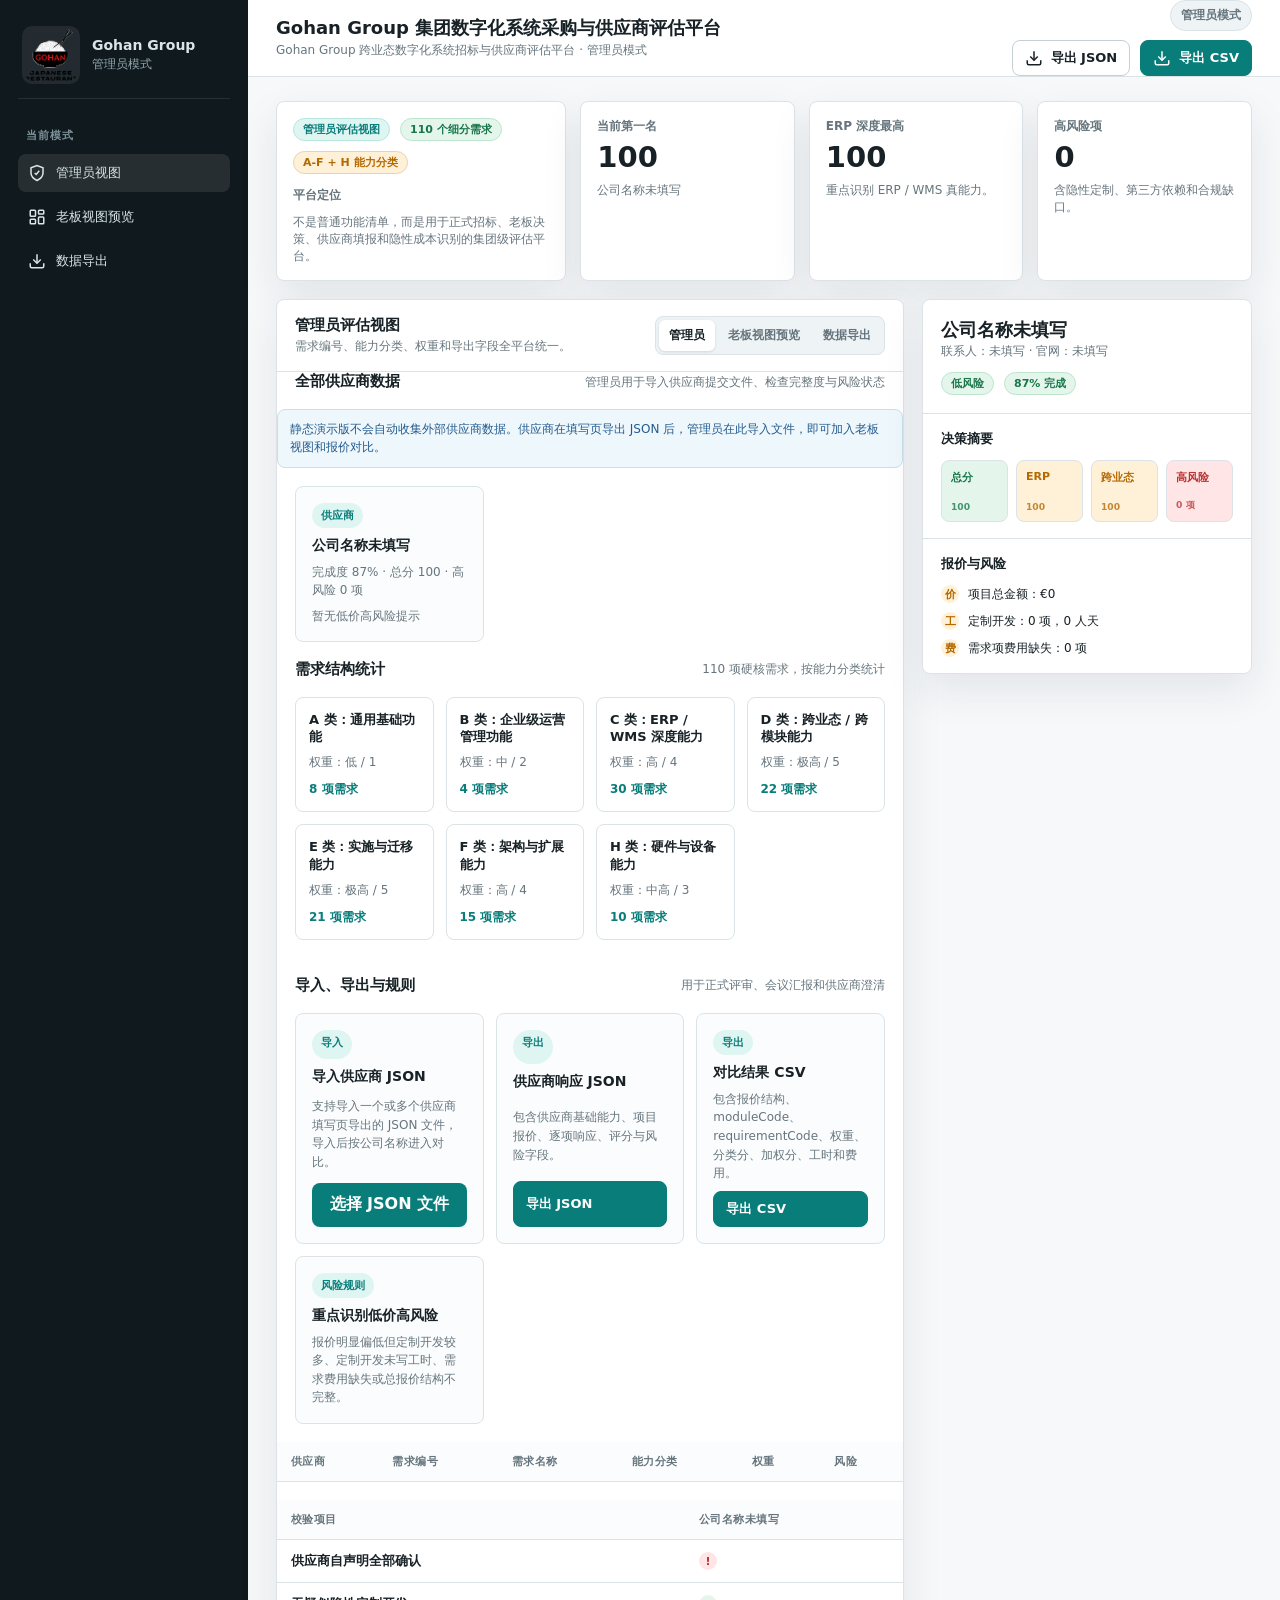
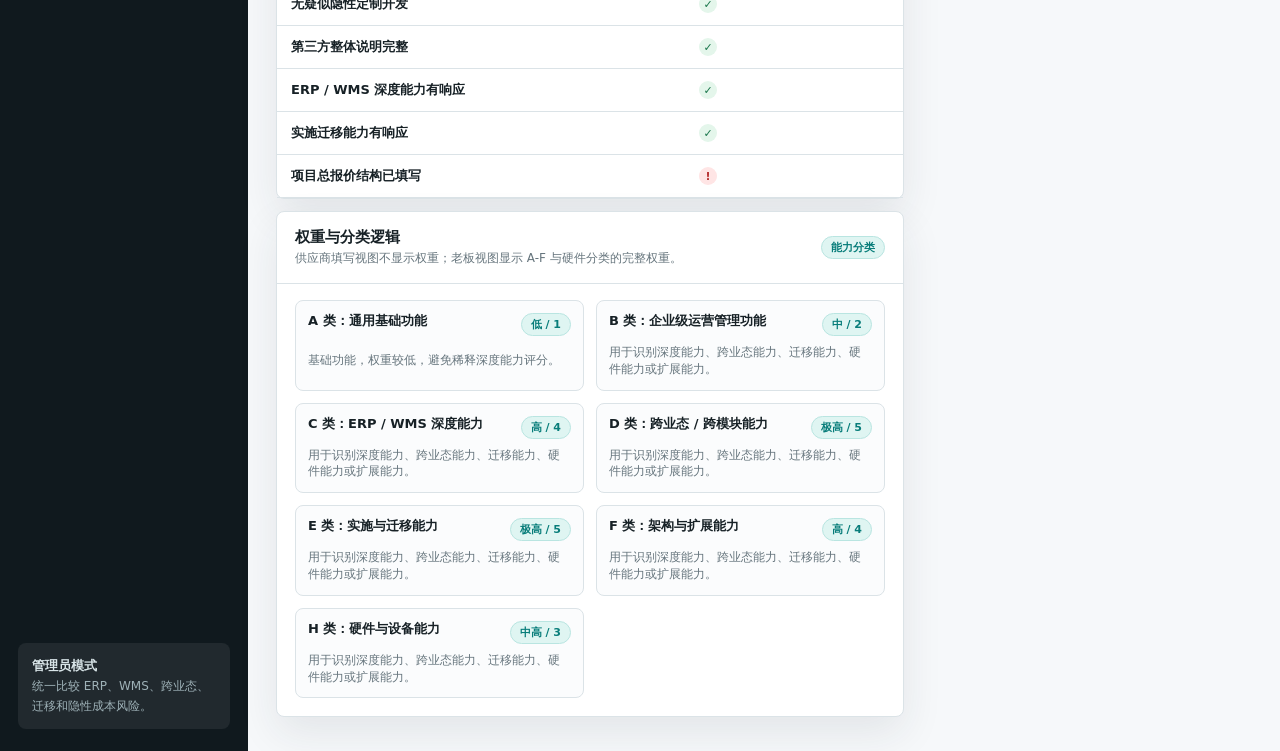
==== admin.html @ 5d7926af "Support company-based supplier imports" ====
<!doctype html>
<html lang="zh-CN">
  <head>
    <meta charset="UTF-8" />
    <meta name="viewport" content="width=device-width, initial-scale=1.0" />
    <title>管理员评估｜Gohan Group 供应商评估平台</title>
    <link rel="stylesheet" href="./styles.css" />
  </head>
  <body>
    <div id="app"></div>
    <script src="./app.js?v=phase4-supplier-import-20260513"></script>
  </body>
</html>
---- styles.css ----
:root {
  --bg: #f6f8fa;
  --surface: #ffffff;
  --surface-2: #eef3f5;
  --ink: #172126;
  --muted: #66757d;
  --line: #dbe3e7;
  --line-strong: #c4d0d6;
  --teal: #087d7a;
  --teal-2: #dff5f2;
  --blue: #245b8f;
  --amber: #b46802;
  --amber-2: #fff1d8;
  --red: #b83232;
  --red-2: #ffe5e5;
  --green: #19764a;
  --green-2: #e4f6eb;
  --shadow: 0 16px 42px rgba(30, 43, 50, 0.09);
  --radius: 8px;
  font-family: Inter, ui-sans-serif, system-ui, -apple-system, BlinkMacSystemFont, "Segoe UI", sans-serif;
  color: var(--ink);
  background: var(--bg);
}

* {
  box-sizing: border-box;
}

body {
  margin: 0;
  min-width: 320px;
}

button,
input,
select,
textarea {
  font: inherit;
}

button {
  cursor: pointer;
}

.app-shell {
  display: grid;
  grid-template-columns: 248px minmax(0, 1fr);
  min-height: 100vh;
}

.sidebar {
  background: #10191e;
  color: #d9e5e8;
  padding: 22px 18px;
  display: flex;
  flex-direction: column;
  gap: 24px;
}

.brand {
  display: flex;
  align-items: center;
  gap: 12px;
  padding: 4px 4px 14px;
  border-bottom: 1px solid rgba(255, 255, 255, 0.1);
}

.brand-mark {
  width: 34px;
  height: 34px;
  border-radius: 8px;
  background: linear-gradient(135deg, #18a59f, #f5b24b);
  display: grid;
  place-items: center;
  color: #081114;
  font-weight: 900;
}

.brand strong {
  display: block;
  font-size: 14px;
  line-height: 1.2;
}

.brand span {
  display: block;
  color: #91a8af;
  font-size: 12px;
  margin-top: 2px;
}

.nav-group {
  display: grid;
  gap: 6px;
}

.nav-title {
  color: #7d939a;
  font-size: 11px;
  font-weight: 800;
  letter-spacing: 0.08em;
  text-transform: uppercase;
  margin: 5px 8px;
}

.nav-item {
  border: 0;
  color: #d9e5e8;
  background: transparent;
  display: flex;
  align-items: center;
  gap: 10px;
  min-height: 38px;
  padding: 9px 10px;
  border-radius: 8px;
  text-align: left;
  font-size: 13px;
}

.nav-item.active,
.nav-item:hover {
  background: rgba(255, 255, 255, 0.09);
}

.icon {
  width: 18px;
  height: 18px;
  flex: 0 0 18px;
}

.sidebar-footer {
  margin-top: auto;
  padding: 14px;
  border-radius: 8px;
  background: rgba(255, 255, 255, 0.07);
}

.sidebar-footer strong {
  display: block;
  font-size: 13px;
}

.sidebar-footer span {
  color: #9fb2b8;
  font-size: 12px;
}

.main {
  min-width: 0;
  display: flex;
  flex-direction: column;
}

.topbar {
  min-height: 72px;
  background: var(--surface);
  border-bottom: 1px solid var(--line);
  display: flex;
  align-items: center;
  justify-content: space-between;
  gap: 18px;
  padding: 0 28px;
  position: sticky;
  top: 0;
  z-index: 5;
}

.topbar-tools {
  display: grid;
  justify-items: end;
  gap: 9px;
}

.role-switcher {
  display: inline-flex;
  gap: 3px;
  padding: 3px;
  border-radius: 8px;
  border: 1px solid var(--line);
  background: var(--surface-2);
}

.role-switcher button {
  border: 0;
  border-radius: 6px;
  background: transparent;
  color: var(--muted);
  min-height: 30px;
  padding: 6px 9px;
  font-size: 12px;
  font-weight: 850;
}

.role-switcher button.active {
  background: var(--surface);
  color: var(--ink);
  box-shadow: 0 1px 3px rgba(17, 24, 28, 0.12);
}

.topbar h1 {
  margin: 0;
  font-size: 18px;
  line-height: 1.2;
}

.topbar p {
  margin: 4px 0 0;
  color: var(--muted);
  font-size: 12px;
}

.actions {
  display: flex;
  align-items: center;
  gap: 10px;
}

.btn {
  border: 1px solid var(--line-strong);
  background: var(--surface);
  color: var(--ink);
  min-height: 36px;
  padding: 8px 12px;
  border-radius: 8px;
  display: inline-flex;
  align-items: center;
  gap: 8px;
  font-size: 13px;
  font-weight: 750;
  white-space: nowrap;
  text-decoration: none;
}

.btn.primary {
  border-color: var(--teal);
  background: var(--teal);
  color: #fff;
}

.file-import {
  display: inline-flex;
  align-items: center;
  justify-content: center;
  min-height: 40px;
  padding: 9px 12px;
  border-radius: 8px;
  background: var(--teal);
  color: #fff;
  font-weight: 900;
  cursor: pointer;
}

.file-import input {
  display: none;
}

.content {
  padding: 24px 28px 34px;
  display: grid;
  gap: 18px;
}

.summary-grid {
  display: grid;
  grid-template-columns: 1.15fr 0.85fr 0.85fr 0.85fr;
  gap: 14px;
}

.panel,
.metric {
  background: var(--surface);
  border: 1px solid var(--line);
  border-radius: var(--radius);
  box-shadow: var(--shadow);
}

.metric {
  padding: 16px;
  min-height: 130px;
}

.metric.wide {
  display: grid;
  gap: 13px;
}

.metric-label {
  font-size: 12px;
  color: var(--muted);
  font-weight: 780;
}

.metric-value {
  margin-top: 8px;
  font-size: 29px;
  font-weight: 850;
  line-height: 1;
}

.metric-foot {
  margin-top: 10px;
  color: var(--muted);
  font-size: 12px;
  line-height: 1.4;
}

.background-block {
  padding: 20px 22px 22px;
  display: grid;
  gap: 13px;
}

.home-surface {
  display: grid;
  gap: 18px;
}

.mode-badge {
  justify-self: end;
  width: fit-content;
  border-radius: 999px;
  background: var(--surface-2);
  color: var(--muted);
  border: 1px solid var(--line);
  padding: 6px 10px;
  font-size: 12px;
  font-weight: 900;
}

.supplier-only-content {
  max-width: 1180px;
  width: 100%;
  margin: 0 auto;
}

.supplier-mode-panel {
  overflow: hidden;
}

.supplier-intro {
  border-bottom: 1px solid var(--line);
  background: #fbfcfd;
}

.hero-card {
  margin: 0 18px;
  padding: 24px;
  border-radius: 12px;
  background: linear-gradient(135deg, #10191e 0%, #182830 58%, #0b645f 100%);
  color: #f7fbfc;
  display: grid;
  grid-template-columns: minmax(0, 1fr) 180px;
  gap: 20px;
  align-items: end;
  box-shadow: var(--shadow);
}

.hero-card span {
  display: inline-flex;
  width: fit-content;
  border-radius: 999px;
  padding: 6px 10px;
  background: rgba(255, 255, 255, 0.12);
  color: #bfeee9;
  font-size: 11px;
  font-weight: 900;
}

.hero-card h2 {
  margin: 12px 0 10px;
  font-size: 28px;
  line-height: 1.16;
  letter-spacing: 0;
}

.hero-card p {
  max-width: 760px;
  margin: 0;
  color: #c9d9dd;
  font-size: 14px;
  line-height: 1.75;
}

.hero-stats {
  border: 1px solid rgba(255, 255, 255, 0.14);
  border-radius: 10px;
  background: rgba(255, 255, 255, 0.08);
  padding: 16px;
  display: grid;
  grid-template-columns: 1fr;
  gap: 4px;
}

.hero-stats strong {
  font-size: 30px;
  line-height: 1;
}

.hero-stats small {
  color: #b9cbd0;
  font-size: 12px;
  margin-bottom: 10px;
}

.section-title {
  padding: 0 18px;
  display: flex;
  align-items: end;
  justify-content: space-between;
  gap: 12px;
}

.section-title h3 {
  margin: 0;
  font-size: 15px;
  line-height: 1.25;
}

.section-title span {
  color: var(--muted);
  font-size: 12px;
  line-height: 1.45;
  text-align: right;
}

.section-title.danger h3 {
  color: var(--red);
}

.role-entry-grid article {
  cursor: pointer;
  transition: transform 0.16s ease, border-color 0.16s ease, box-shadow 0.16s ease;
}

.role-entry-grid article:hover {
  transform: translateY(-2px);
  border-color: #b9d8d5;
  box-shadow: 0 12px 30px rgba(30, 43, 50, 0.08);
}

.guide-grid {
  display: grid;
  grid-template-columns: repeat(3, minmax(0, 1fr));
  gap: 12px;
  padding: 0 18px;
}

.guide-grid article {
  border: 1px solid var(--line);
  border-radius: 8px;
  background: #fbfcfd;
  padding: 16px;
  display: grid;
  gap: 8px;
}

.guide-grid span {
  width: fit-content;
  border-radius: 999px;
  background: var(--teal-2);
  color: var(--teal);
  padding: 5px 9px;
  font-size: 11px;
  font-weight: 900;
}

.guide-grid strong {
  font-size: 14px;
  line-height: 1.35;
}

.guide-grid p,
.module-grid p,
.module-response-head p {
  margin: 0;
  color: var(--muted);
  font-size: 12px;
  line-height: 1.55;
}

.module-grid {
  display: grid;
  grid-template-columns: repeat(4, minmax(0, 1fr));
  gap: 12px;
  padding: 0 18px 18px;
}

.module-grid article {
  border: 1px solid var(--line);
  border-radius: 8px;
  background: var(--surface);
  padding: 13px;
}

.module-grid h4,
.module-response h4 {
  margin: 0 0 7px;
  font-size: 13px;
  line-height: 1.35;
}

.background-block h3,
.panel-subhead h3 {
  margin: 0;
  font-size: 15px;
}

.background-block p,
.panel-subhead p {
  margin: 0;
  color: var(--muted);
  font-size: 13px;
  line-height: 1.7;
}

.focus-grid {
  display: grid;
  grid-template-columns: repeat(3, minmax(0, 1fr));
  gap: 10px;
  margin-top: 4px;
}

.focus-grid span {
  border: 1px solid var(--line);
  border-radius: 8px;
  background: #fbfcfd;
  padding: 12px;
  font-size: 13px;
  font-weight: 800;
}

.form-surface {
  padding: 18px;
  display: grid;
  gap: 18px;
}

.supplier-progress-panel {
  border: 1px solid var(--line);
  border-radius: 10px;
  background: linear-gradient(180deg, #ffffff 0%, #f8fbfb 100%);
  padding: 16px;
  display: grid;
  gap: 14px;
}

.progress-track {
  width: 100%;
  height: 10px;
  overflow: hidden;
  border-radius: 999px;
  background: var(--surface-2);
}

.progress-track span {
  display: block;
  height: 100%;
  border-radius: inherit;
  background: linear-gradient(90deg, var(--teal), #2fa866);
}

.save-status {
  flex: 0 0 auto;
  border-radius: 999px;
  background: var(--green-2);
  color: var(--green);
  border: 1px solid #bde5cc;
  padding: 6px 10px;
  font-size: 12px;
  font-weight: 900;
}

.supplier-progress-grid {
  display: grid;
  grid-template-columns: repeat(4, minmax(0, 1fr));
  gap: 12px;
}

.supplier-progress-grid div {
  border: 1px solid var(--line);
  border-radius: 8px;
  background: #fbfcfd;
  padding: 13px;
}

.supplier-progress-grid strong {
  display: block;
  font-size: 24px;
  line-height: 1;
}

.supplier-progress-grid span {
  display: block;
  color: var(--muted);
  font-size: 12px;
  margin-top: 7px;
}

.submit-check {
  border: 1px solid var(--line);
  border-radius: 10px;
  background: #fbfcfd;
  padding: 14px;
  display: grid;
  gap: 12px;
}

.check-list {
  display: grid;
  grid-template-columns: repeat(3, minmax(0, 1fr));
  gap: 10px;
}

.check-item {
  border: 1px solid var(--line);
  border-radius: 8px;
  background: var(--surface);
  padding: 10px;
  display: flex;
  align-items: center;
  gap: 9px;
}

.check-item strong {
  font-size: 12px;
  line-height: 1.35;
}

.supplier-editor {
  display: grid;
  grid-template-columns: repeat(4, minmax(0, 1fr));
  gap: 12px;
}

.declaration-block {
  border: 1px solid var(--line);
  border-radius: 8px;
  padding: 14px;
  background: #fbfcfd;
  display: grid;
  gap: 12px;
}

.panel-subhead {
  display: flex;
  align-items: flex-start;
  justify-content: space-between;
  gap: 12px;
}

.declaration-list {
  display: grid;
  grid-template-columns: repeat(2, minmax(0, 1fr));
  gap: 10px;
}

.checkbox-row {
  display: flex;
  gap: 9px;
  align-items: flex-start;
  border: 1px solid var(--line);
  border-radius: 8px;
  background: var(--surface);
  padding: 10px;
  color: var(--ink);
  font-size: 12px;
  line-height: 1.45;
}

.checkbox-row input {
  width: 16px;
  height: 16px;
  margin-top: 1px;
  accent-color: var(--teal);
}

.response-table-wrap {
  overflow: auto;
  border: 1px solid var(--line);
  border-radius: 8px;
}

.response-table {
  min-width: 2180px;
}

.response-table th,
.response-table td {
  padding: 10px;
}

.response-table td:first-child {
  min-width: 250px;
}

.response-table td:first-child strong {
  display: block;
  font-size: 12px;
  line-height: 1.35;
}

.response-table td:first-child span {
  display: inline-block;
  margin-top: 5px;
  color: var(--muted);
  font-size: 11px;
}

.response-table select,
.response-table input {
  width: 100%;
  min-width: 112px;
  border: 1px solid var(--line-strong);
  border-radius: 7px;
  background: var(--surface);
  color: var(--ink);
  min-height: 32px;
  padding: 6px 8px;
  font-size: 12px;
}

.response-table input::placeholder,
.field input::placeholder,
.field textarea::placeholder {
  color: #9aa8ae;
}

.invalid-row td {
  background: #fff8f8;
}

.row-errors {
  margin-top: 8px;
  color: var(--red);
  font-size: 11px;
  line-height: 1.4;
  font-weight: 800;
}

.module-response-list {
  display: grid;
  gap: 16px;
}

.module-response {
  border: 1px solid var(--line);
  border-radius: 8px;
  overflow: hidden;
  background: var(--surface);
}

.module-response-head {
  display: flex;
  align-items: flex-start;
  justify-content: space-between;
  gap: 14px;
  padding: 14px;
  background: #fbfcfd;
  border-bottom: 1px solid var(--line);
  width: 100%;
  color: inherit;
  text-align: left;
  cursor: pointer;
  list-style: none;
}

.module-response-head::-webkit-details-marker {
  display: none;
}

.module-progress {
  width: min(280px, 100%);
  height: 7px;
  margin-top: 10px;
  border-radius: 999px;
  background: var(--surface-2);
  overflow: hidden;
}

.module-progress span {
  display: block;
  height: 100%;
  border-radius: inherit;
  background: var(--teal);
}

.mini-score {
  display: grid;
  gap: 5px;
  min-width: 92px;
}

.mini-score > span {
  font-size: 12px;
  font-weight: 900;
}

.warning-text {
  color: var(--red);
  font-size: 12px;
  line-height: 1.45;
  font-weight: 850;
}

.chart-row {
  display: grid;
  grid-template-columns: 72px minmax(0, 1fr);
  gap: 10px;
  align-items: center;
  margin-top: 9px;
}

.chart-row b {
  font-size: 12px;
  color: var(--muted);
}

.chart-row > span {
  font-size: 12px;
  font-weight: 850;
}

.muted-text {
  color: var(--muted);
  font-size: 12px;
}

.risk-alert {
  border: 1px solid #f0b8b8;
  border-radius: 8px;
  background: var(--red-2);
  color: var(--red);
  padding: 12px;
  font-size: 13px;
  line-height: 1.5;
  font-weight: 850;
}

.decision-grid,
.heatmap-grid,
.weight-grid {
  display: grid;
  grid-template-columns: repeat(3, minmax(0, 1fr));
  gap: 12px;
  padding: 0 18px;
}

.decision-card,
.heatmap-grid article,
.weight-grid article {
  border: 1px solid var(--line);
  border-radius: 10px;
  background: var(--surface);
  padding: 14px;
  display: grid;
  gap: 10px;
}

.decision-card {
  border-top-width: 4px;
}

.decision-card.green {
  border-top-color: var(--green);
}

.decision-card.amber {
  border-top-color: var(--amber);
}

.decision-card.red {
  border-top-color: var(--red);
}

.decision-card span,
.weight-grid span {
  color: var(--muted);
  font-size: 12px;
  font-weight: 850;
}

.decision-card strong {
  display: block;
  margin-top: 4px;
  font-size: 20px;
}

.decision-card p,
.weight-grid p {
  margin: 0;
  color: var(--muted);
  font-size: 12px;
}

.decision-score {
  font-size: 34px;
  font-weight: 900;
  line-height: 1;
}

.decision-lines {
  display: flex;
  flex-wrap: wrap;
  gap: 6px;
}

.decision-lines span {
  border-radius: 999px;
  background: var(--surface-2);
  padding: 5px 8px;
  color: var(--ink);
}

.heatmap-grid article {
  align-content: start;
}

.heatmap-grid article > strong {
  font-size: 14px;
}

.heatmap-cell {
  min-height: 46px;
  border-radius: 8px;
  padding: 8px 10px;
  display: flex;
  align-items: center;
  justify-content: space-between;
  gap: 10px;
  font-size: 12px;
  font-weight: 850;
}

.heatmap-cell.low {
  background: var(--green-2);
  color: var(--green);
}

.heatmap-cell.medium {
  background: var(--amber-2);
  color: var(--amber);
}

.heatmap-cell.high {
  background: var(--red-2);
  color: var(--red);
}

.heatmap-cell b {
  font-size: 18px;
}

.weight-grid {
  grid-template-columns: repeat(2, minmax(0, 1fr));
}

.weight-grid article > div:first-child {
  display: flex;
  justify-content: space-between;
  gap: 10px;
}

.weight-grid strong {
  font-size: 13px;
}

.weight-bar {
  height: 8px;
  border-radius: 999px;
  background: var(--surface-2);
  overflow: hidden;
}

.weight-bar span {
  display: block;
  height: 100%;
  border-radius: inherit;
  background: var(--teal);
}

.status-row {
  display: flex;
  align-items: center;
  gap: 10px;
  flex-wrap: wrap;
}

.pill {
  display: inline-flex;
  align-items: center;
  gap: 6px;
  border-radius: 999px;
  padding: 5px 9px;
  font-size: 11px;
  font-weight: 850;
  line-height: 1;
  border: 1px solid transparent;
  white-space: nowrap;
}

.pill.green {
  background: var(--green-2);
  color: var(--green);
  border-color: #bde5cc;
}

.pill.amber {
  background: var(--amber-2);
  color: var(--amber);
  border-color: #f1d19c;
}

.pill.red {
  background: var(--red-2);
  color: var(--red);
  border-color: #f2bbbb;
}

.pill.teal {
  background: var(--teal-2);
  color: var(--teal);
  border-color: #b9e5e1;
}

.work-area {
  display: grid;
  grid-template-columns: minmax(0, 1.65fr) minmax(330px, 0.8fr);
  gap: 18px;
  align-items: start;
}

.panel-header {
  padding: 16px 18px;
  border-bottom: 1px solid var(--line);
  display: flex;
  align-items: center;
  justify-content: space-between;
  gap: 12px;
}

.panel-header h2 {
  margin: 0;
  font-size: 15px;
  line-height: 1.2;
}

.panel-header p {
  margin: 4px 0 0;
  color: var(--muted);
  font-size: 12px;
}

.tabs,
.segmented {
  display: inline-flex;
  align-items: center;
  gap: 3px;
  padding: 3px;
  background: var(--surface-2);
  border: 1px solid var(--line);
  border-radius: 8px;
}

.tab,
.segmented button {
  border: 0;
  border-radius: 6px;
  padding: 7px 10px;
  background: transparent;
  color: var(--muted);
  font-size: 12px;
  font-weight: 800;
}

.tab.active,
.segmented button.active {
  background: var(--surface);
  color: var(--ink);
  box-shadow: 0 1px 3px rgba(17, 24, 28, 0.12);
}

.matrix-wrap {
  overflow: auto;
}

table {
  width: 100%;
  border-collapse: collapse;
}

th,
td {
  border-bottom: 1px solid var(--line);
  padding: 12px 14px;
  text-align: left;
  vertical-align: middle;
}

th {
  color: var(--muted);
  font-size: 11px;
  letter-spacing: 0.04em;
  text-transform: uppercase;
  background: #fbfcfd;
  position: sticky;
  top: 0;
  z-index: 1;
}

td {
  font-size: 13px;
}

.supplier-btn {
  border: 0;
  background: transparent;
  color: var(--ink);
  padding: 0;
  display: grid;
  gap: 3px;
  text-align: left;
  min-width: 180px;
}

.supplier-btn strong {
  font-size: 13px;
}

.supplier-btn span {
  color: var(--muted);
  font-size: 12px;
}

tr.selected td {
  background: #f2fbfa;
}

.score {
  font-weight: 900;
  font-size: 18px;
}

.score.good {
  color: var(--green);
}

.score.mid {
  color: var(--amber);
}

.score.bad {
  color: var(--red);
}

.bar {
  min-width: 110px;
  height: 8px;
  background: var(--surface-2);
  border-radius: 999px;
  overflow: hidden;
}

.bar span {
  display: block;
  height: 100%;
  border-radius: inherit;
  background: var(--teal);
}

.bar.amber span {
  background: var(--amber);
}

.bar.red span {
  background: var(--red);
}

.stack {
  display: grid;
  gap: 12px;
}

.criteria-grid {
  display: grid;
  grid-template-columns: repeat(2, minmax(0, 1fr));
  gap: 12px;
  padding: 16px 18px 18px;
}

.criterion {
  border: 1px solid var(--line);
  border-radius: 8px;
  padding: 12px;
  display: grid;
  gap: 8px;
  background: #fbfcfd;
}

.criterion-top {
  display: flex;
  align-items: start;
  justify-content: space-between;
  gap: 10px;
}

.criterion strong {
  font-size: 13px;
  line-height: 1.3;
}

.criterion small {
  color: var(--muted);
  font-size: 12px;
  line-height: 1.4;
}

.detail-panel {
  position: sticky;
  top: 90px;
}

.supplier-head {
  padding: 18px;
  border-bottom: 1px solid var(--line);
  display: grid;
  gap: 12px;
}

.supplier-head h2 {
  margin: 0;
  font-size: 18px;
}

.supplier-meta {
  color: var(--muted);
  font-size: 12px;
  line-height: 1.5;
}

.detail-section {
  padding: 16px 18px;
  border-bottom: 1px solid var(--line);
}

.detail-section:last-child {
  border-bottom: 0;
}

.detail-section h3 {
  margin: 0 0 12px;
  font-size: 13px;
}

.disclosure-list {
  display: grid;
  gap: 9px;
}

.disclosure-item {
  display: grid;
  grid-template-columns: 18px minmax(0, 1fr) auto;
  gap: 9px;
  align-items: center;
  font-size: 12px;
}

.check,
.warn,
.miss {
  width: 18px;
  height: 18px;
  border-radius: 50%;
  display: grid;
  place-items: center;
  font-size: 11px;
  font-weight: 900;
}

.check {
  background: var(--green-2);
  color: var(--green);
}

.warn {
  background: var(--amber-2);
  color: var(--amber);
}

.miss {
  background: var(--red-2);
  color: var(--red);
}

.feature-list {
  display: grid;
  gap: 10px;
}

.feature-row {
  border: 1px solid var(--line);
  border-radius: 8px;
  padding: 10px;
  display: grid;
  gap: 8px;
  background: #fbfcfd;
}

.feature-top {
  display: flex;
  align-items: center;
  justify-content: space-between;
  gap: 10px;
}

.feature-top strong {
  font-size: 12px;
}

.feature-meta {
  display: grid;
  grid-template-columns: repeat(3, minmax(0, 1fr));
  gap: 8px;
  color: var(--muted);
  font-size: 11px;
  line-height: 1.3;
}

.risk-grid {
  display: grid;
  grid-template-columns: repeat(4, 1fr);
  gap: 8px;
}

.risk-cell {
  min-height: 62px;
  border-radius: 8px;
  padding: 9px;
  display: grid;
  align-content: space-between;
  border: 1px solid var(--line);
  font-size: 11px;
  font-weight: 800;
}

.risk-cell small {
  display: block;
  color: inherit;
  opacity: 0.78;
  font-weight: 700;
}

.risk-cell.low {
  background: var(--green-2);
  color: var(--green);
}

.risk-cell.medium {
  background: var(--amber-2);
  color: var(--amber);
}

.risk-cell.high {
  background: var(--red-2);
  color: var(--red);
}

.form-grid {
  display: grid;
  grid-template-columns: 1fr 1fr;
  gap: 12px;
}

.field {
  display: grid;
  gap: 6px;
}

.field label {
  font-size: 11px;
  color: var(--muted);
  font-weight: 850;
}

.field input,
.field select,
.field textarea {
  width: 100%;
  border: 1px solid var(--line-strong);
  border-radius: 8px;
  min-height: 36px;
  padding: 8px 10px;
  background: #fff;
  color: var(--ink);
  font-size: 13px;
}

.field input[readonly] {
  background: #f3f7f8;
  color: var(--ink);
  font-weight: 900;
}

.field textarea {
  min-height: 78px;
  resize: vertical;
}

.field-help {
  color: var(--muted);
  font-size: 11px;
  line-height: 1.35;
}

.quote-total-pill strong {
  color: inherit;
  font-size: inherit;
}

.export-status:empty {
  display: none;
}

.export-status a {
  color: var(--teal);
  font-weight: 900;
}

.span-2 {
  grid-column: span 2;
}

.notice {
  margin: 0;
  padding: 11px 12px;
  border-radius: 8px;
  background: #eef7fb;
  color: #245b8f;
  border: 1px solid #c9e0ec;
  font-size: 12px;
  line-height: 1.45;
}

.requirement-total-box {
  display: grid;
  grid-template-columns: repeat(2, minmax(0, 1fr));
  gap: 10px;
}

.requirement-total-box > div {
  border: 1px solid var(--line);
  border-radius: 8px;
  padding: 12px;
  background: #f7fbfb;
  display: grid;
  gap: 4px;
}

.requirement-total-box span,
.module-total-list span {
  color: var(--muted);
  font-size: 11px;
  font-weight: 850;
}

.requirement-total-box strong {
  font-size: 18px;
}

.module-total-list {
  border: 1px solid var(--line);
  border-radius: 8px;
  background: var(--surface-2);
  padding: 8px;
  display: grid;
  gap: 6px;
}

.module-total-list > div {
  display: grid;
  grid-template-columns: 52px 1fr 1fr;
  gap: 8px;
  align-items: center;
  padding: 7px 8px;
  border-radius: 6px;
  background: #fff;
}

.module-total-list b,
.module-total-list strong {
  font-size: 12px;
  color: var(--ink);
}

.module-stats b {
  font: inherit;
}

.hidden {
  display: none !important;
}

@media (max-width: 1180px) {
  .summary-grid,
  .work-area {
    grid-template-columns: 1fr;
  }

  .detail-panel {
    position: static;
  }
}

@media (max-width: 780px) {
  .app-shell {
    grid-template-columns: 1fr;
  }

  .sidebar {
    position: static;
    padding: 14px;
  }

  .nav-group {
    grid-template-columns: repeat(2, minmax(0, 1fr));
  }

  .sidebar-footer,
  .nav-title {
    display: none;
  }

  .topbar {
    height: auto;
    min-height: 72px;
    padding: 16px;
    align-items: flex-start;
    flex-direction: column;
  }

  .topbar-tools {
    width: 100%;
    justify-items: stretch;
  }

  .role-switcher,
  .role-switcher button {
    width: 100%;
  }

  .mode-badge {
    justify-self: start;
  }

  .role-switcher {
    overflow-x: auto;
  }

  .actions {
    width: 100%;
    overflow-x: auto;
  }

  .content {
    padding: 16px;
  }

  .summary-grid,
  .criteria-grid,
  .form-grid,
  .feature-meta,
  .risk-grid,
  .focus-grid,
  .supplier-editor,
  .declaration-list,
  .guide-grid,
  .module-grid,
  .decision-grid,
  .heatmap-grid,
  .weight-grid,
  .check-list,
  .supplier-progress-grid,
  .hero-card {
    grid-template-columns: 1fr;
  }

  .hero-card {
    margin: 0;
    padding: 18px;
  }

  .hero-card h2 {
    font-size: 22px;
  }

  .hero-stats {
    grid-template-columns: repeat(2, minmax(0, 1fr));
    align-items: end;
  }

  .section-title {
    padding: 0;
    align-items: flex-start;
    flex-direction: column;
  }

  .section-title span {
    text-align: left;
  }

  .guide-grid,
  .module-grid,
  .decision-grid,
  .heatmap-grid,
  .weight-grid {
    padding-left: 0;
    padding-right: 0;
  }

  .panel-subhead {
    flex-direction: column;
  }

  .span-2 {
    grid-column: span 1;
  }
}

/* GOHAN GROUP interface upgrades */
.brand-logo {
  width: 58px;
  min-width: 58px;
  height: 58px;
  border-radius: 10px;
  background: rgba(255, 255, 255, 0.08);
  display: grid;
  place-items: center;
  overflow: hidden;
}

.brand-logo img {
  max-height: 52px;
  max-width: 100%;
  width: auto;
  object-fit: contain;
  border-radius: 8px;
}

.brand-logo img.missing {
  display: none;
}

.brand-logo img:not(.missing) + .brand-mark {
  display: none;
}

.brand-logo .brand-mark {
  width: 42px;
  height: 42px;
}

.module-grid article span {
  display: inline-block;
  margin-top: 10px;
  color: var(--teal);
  font-size: 12px;
  font-weight: 900;
}

.module-stats {
  display: flex;
  flex-wrap: wrap;
  justify-content: flex-end;
  gap: 7px;
  min-width: 170px;
}

.module-stats span,
.module-toggle-btn {
  border-radius: 999px;
  background: var(--surface-2);
  color: var(--ink);
  padding: 5px 8px;
  font-size: 11px;
  line-height: 1;
}

.module-toggle-btn {
  border: 0;
  background: var(--teal-2);
  color: var(--teal);
  min-height: 34px;
  padding: 7px 13px;
  font-weight: 900;
  cursor: pointer;
  display: inline-grid;
  place-items: center;
}

.module-response-head:hover .module-toggle-btn,
.module-toggle-btn:hover {
  background: var(--teal);
  color: #fff;
}

.module-response .toggle-open {
  display: none;
}

.module-response[open] .toggle-open {
  display: inline;
}

.module-response[open] .toggle-closed {
  display: none;
}

.filter-bar {
  display: grid;
  grid-template-columns: minmax(180px, 1fr) auto;
  gap: 12px;
  align-items: end;
}

.filter-buttons {
  display: flex;
  flex-wrap: wrap;
  gap: 7px;
}

.filter-buttons button {
  border: 1px solid var(--line-strong);
  background: var(--surface);
  color: var(--ink);
  border-radius: 999px;
  min-height: 40px;
  padding: 8px 12px;
  font-size: 12px;
  font-weight: 850;
}

.filter-buttons button.active {
  border-color: var(--teal);
  background: var(--teal-2);
  color: var(--teal);
}

.empty-state {
  padding: 18px;
  color: var(--muted);
  font-size: 13px;
}

.response-card-list {
  display: grid;
  gap: 12px;
  padding: 12px;
}

.requirement-card {
  border: 1px solid var(--line);
  border-radius: 8px;
  background: var(--surface);
  padding: 12px;
  display: grid;
  gap: 10px;
}

.requirement-card-head {
  display: flex;
  justify-content: space-between;
  gap: 10px;
}

.requirement-card-head strong {
  display: block;
  font-size: 14px;
  line-height: 1.35;
}

.requirement-card-head small {
  display: block;
  margin-top: 4px;
  color: var(--muted);
  font-size: 12px;
  font-weight: 850;
}

.compact-fields {
  display: grid;
  gap: 12px;
}

.field-row {
  display: grid;
  gap: 10px;
}

.primary-fields {
  grid-template-columns: repeat(3, minmax(0, 1fr));
}

.cost-fields {
  grid-template-columns: repeat(2, minmax(0, 1fr));
}

.risk-field {
  grid-template-columns: 1fr;
}

.compact-fields label {
  display: grid;
  gap: 6px;
}

.compact-fields label > span {
  color: var(--muted);
  font-size: 12px;
  font-weight: 850;
}

.compact-fields input,
.compact-fields select,
.compact-fields textarea {
  width: 100%;
  min-height: 44px;
  border: 1px solid var(--line-strong);
  border-radius: 8px;
  padding: 9px 10px;
  font-size: 15px;
  background: var(--surface);
  color: var(--ink);
}

.compact-fields textarea {
  min-height: 76px;
  resize: vertical;
}

@media (max-width: 1180px) {
  .topbar {
    align-items: flex-start;
    flex-direction: column;
    padding-top: 14px;
    padding-bottom: 14px;
  }

  .topbar-tools {
    width: 100%;
    justify-items: stretch;
  }
}

@media (max-width: 780px) {
  .nav-modules,
  .sidebar-footer,
  .nav-title {
    display: none;
  }

  .topbar {
    box-shadow: 0 10px 26px rgba(30, 43, 50, 0.1);
  }

  .topbar h1 {
    font-size: 17px;
  }

  .btn,
  .role-switcher button,
  .nav-item,
  .tab {
    min-height: 44px;
  }

  .filter-bar {
    grid-template-columns: 1fr;
  }

  .primary-fields,
  .cost-fields {
    grid-template-columns: 1fr;
  }

  .module-response-head {
    align-items: stretch;
    flex-direction: column;
  }

  .module-stats {
    justify-content: flex-start;
    min-width: 0;
  }

  .requirement-total-box {
    grid-template-columns: 1fr;
  }

  .module-total-list > div {
    grid-template-columns: 44px 1fr;
  }

  .module-total-list > div strong {
    grid-column: 2;
  }

  .detail-panel {
    order: -1;
  }
}
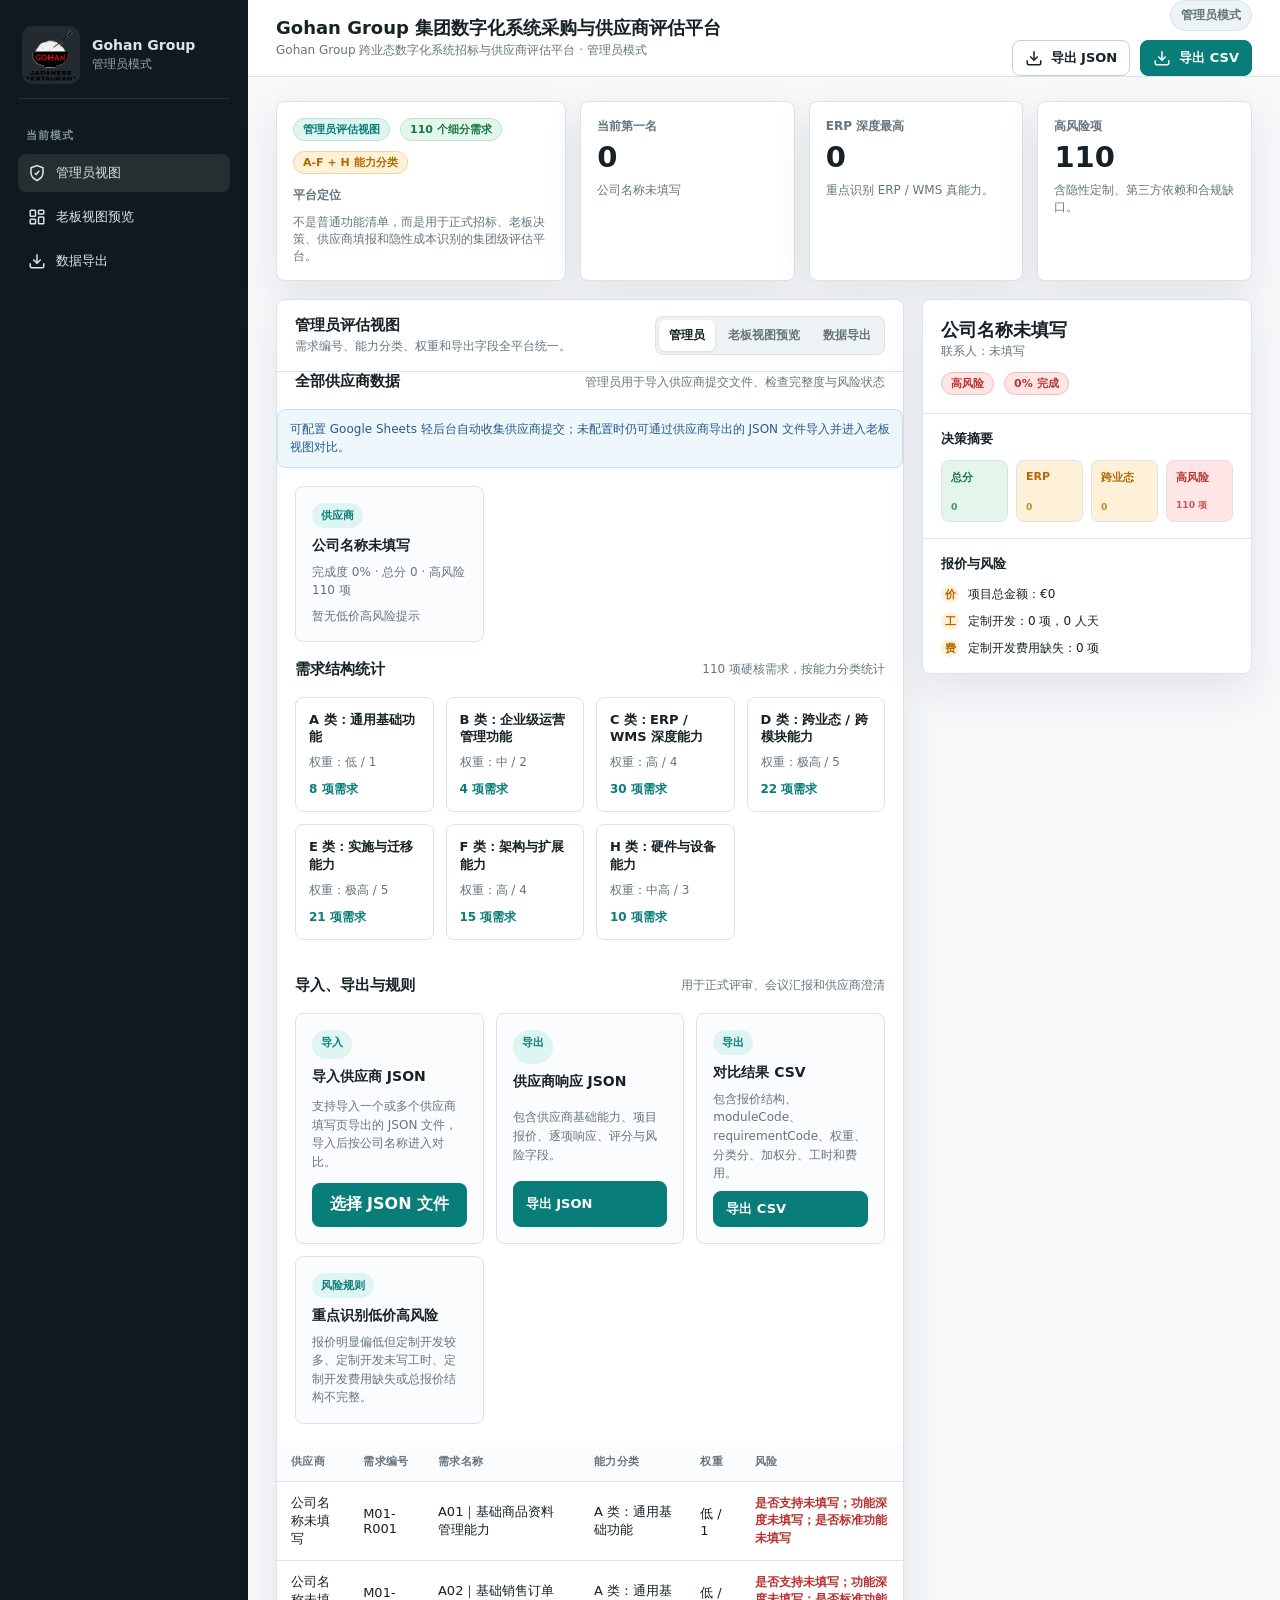
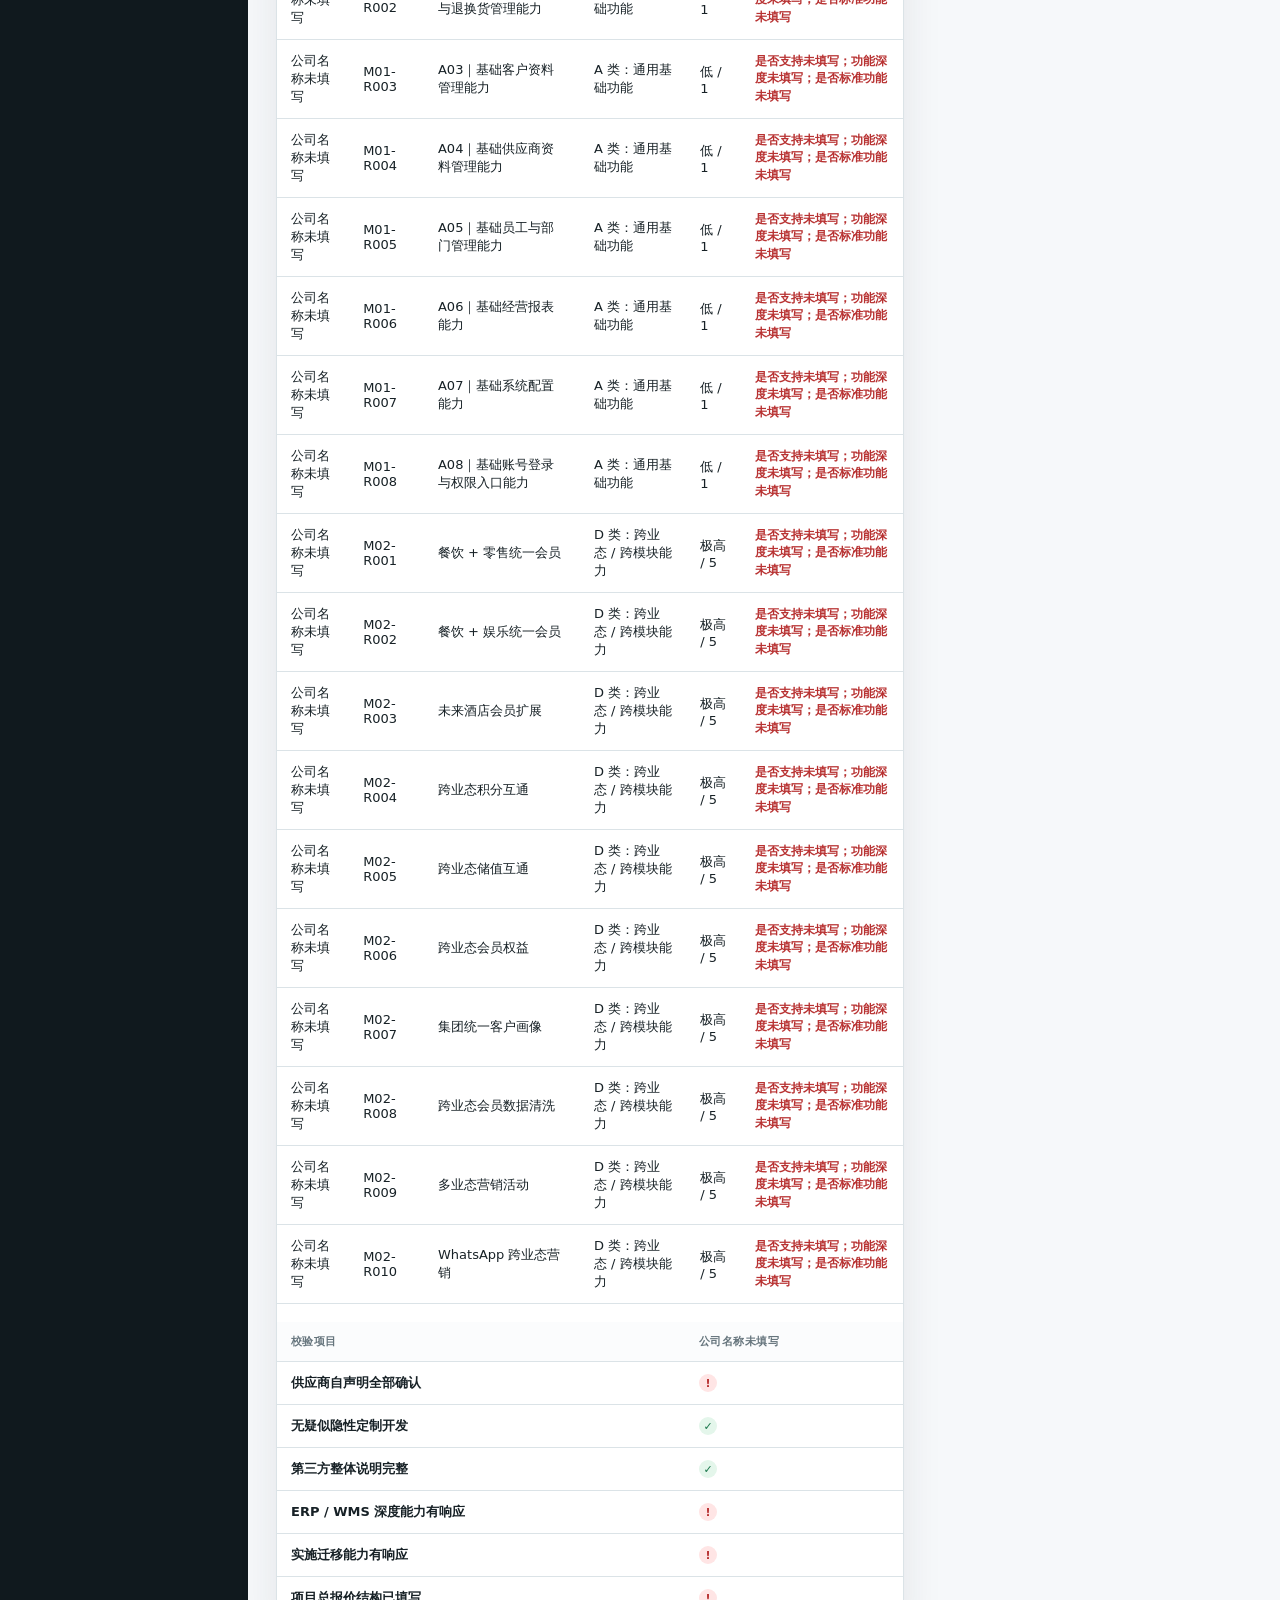
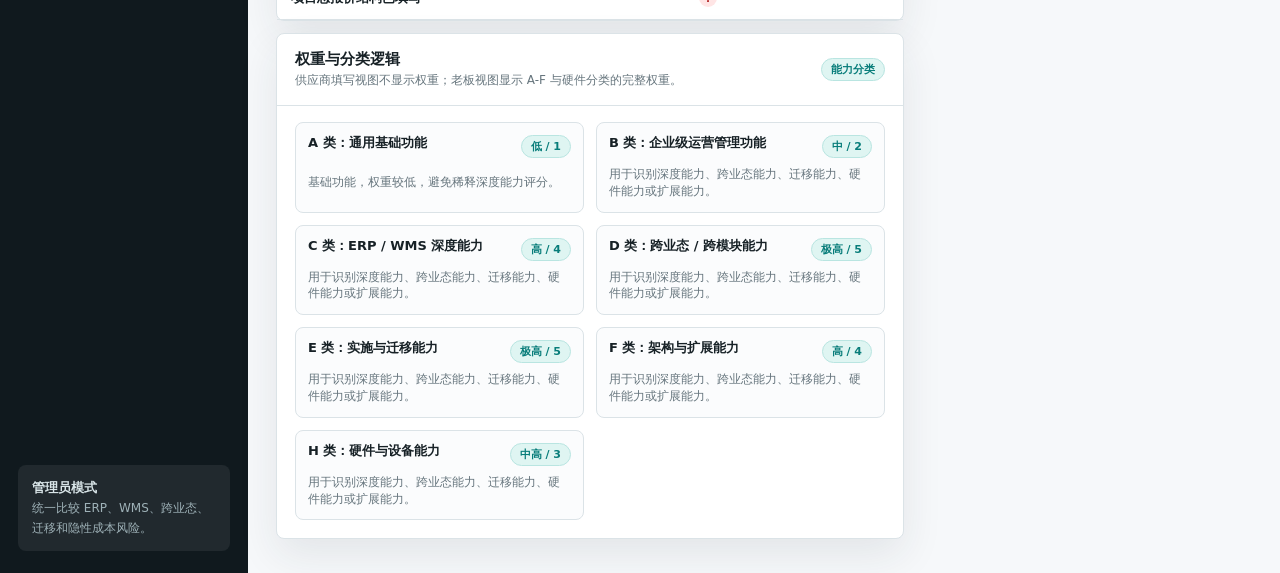
==== commit 362e59db: "Add Google Sheets backend and supplier form refinements" ====
--- a/admin.html
+++ b/admin.html
@@ -8,6 +8,6 @@
   </head>
   <body>
     <div id="app"></div>
-    <script src="./app.js?v=phase4-supplier-import-20260513"></script>
+    <script src="./app.js?v=phase4a-sheets-form-20260514"></script>
   </body>
 </html>
--- a/styles.css
+++ b/styles.css
@@ -1491,6 +1491,33 @@
   color: var(--ink);
 }
 
+.depth-guide-grid {
+  display: grid;
+  grid-template-columns: repeat(4, minmax(0, 1fr));
+  gap: 10px;
+}
+
+.depth-guide-grid article {
+  border: 1px solid var(--line);
+  border-radius: 8px;
+  background: var(--surface);
+  padding: 12px;
+  display: grid;
+  gap: 7px;
+}
+
+.depth-guide-grid strong {
+  font-size: 13px;
+  line-height: 1.35;
+}
+
+.depth-guide-grid p {
+  margin: 0;
+  color: var(--muted);
+  font-size: 12px;
+  line-height: 1.55;
+}
+
 .module-stats b {
   font: inherit;
 }
@@ -1577,6 +1604,7 @@
   .decision-grid,
   .heatmap-grid,
   .weight-grid,
+  .depth-guide-grid,
   .check-list,
   .supplier-progress-grid,
   .hero-card {
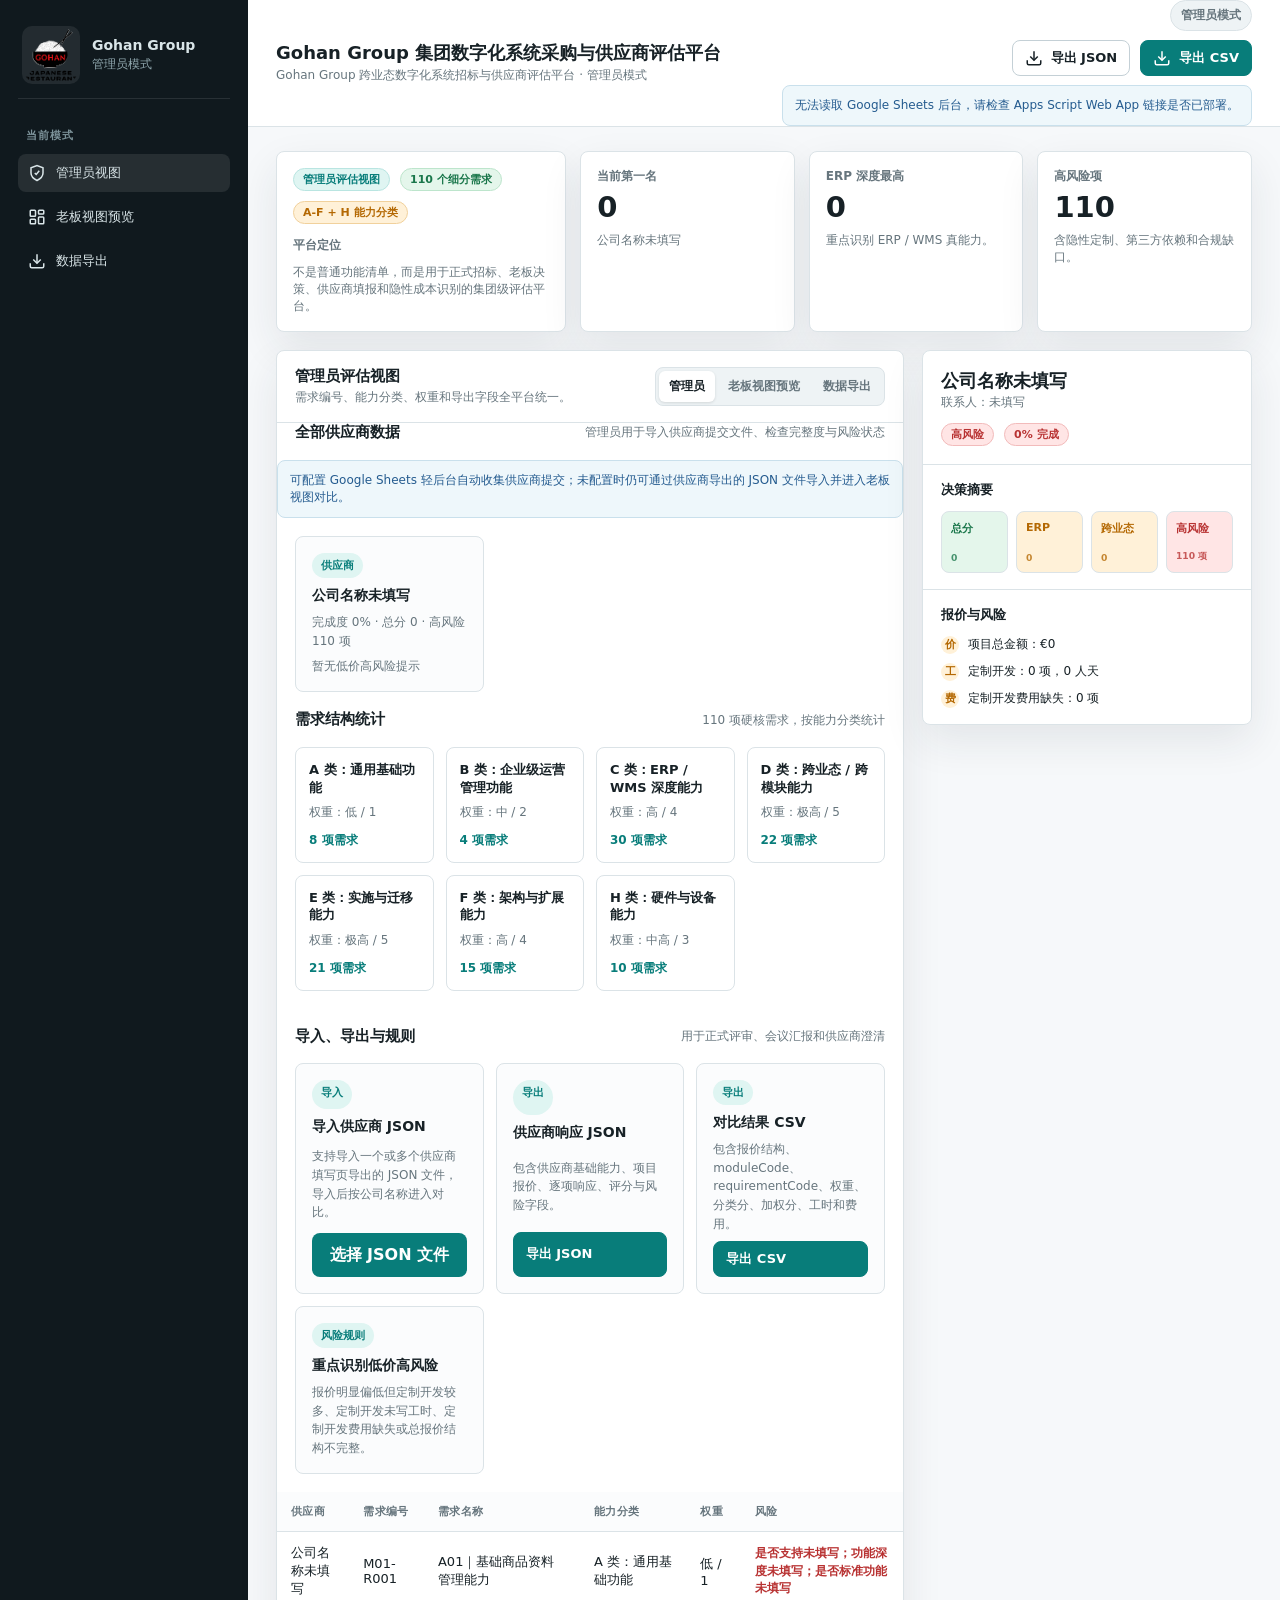
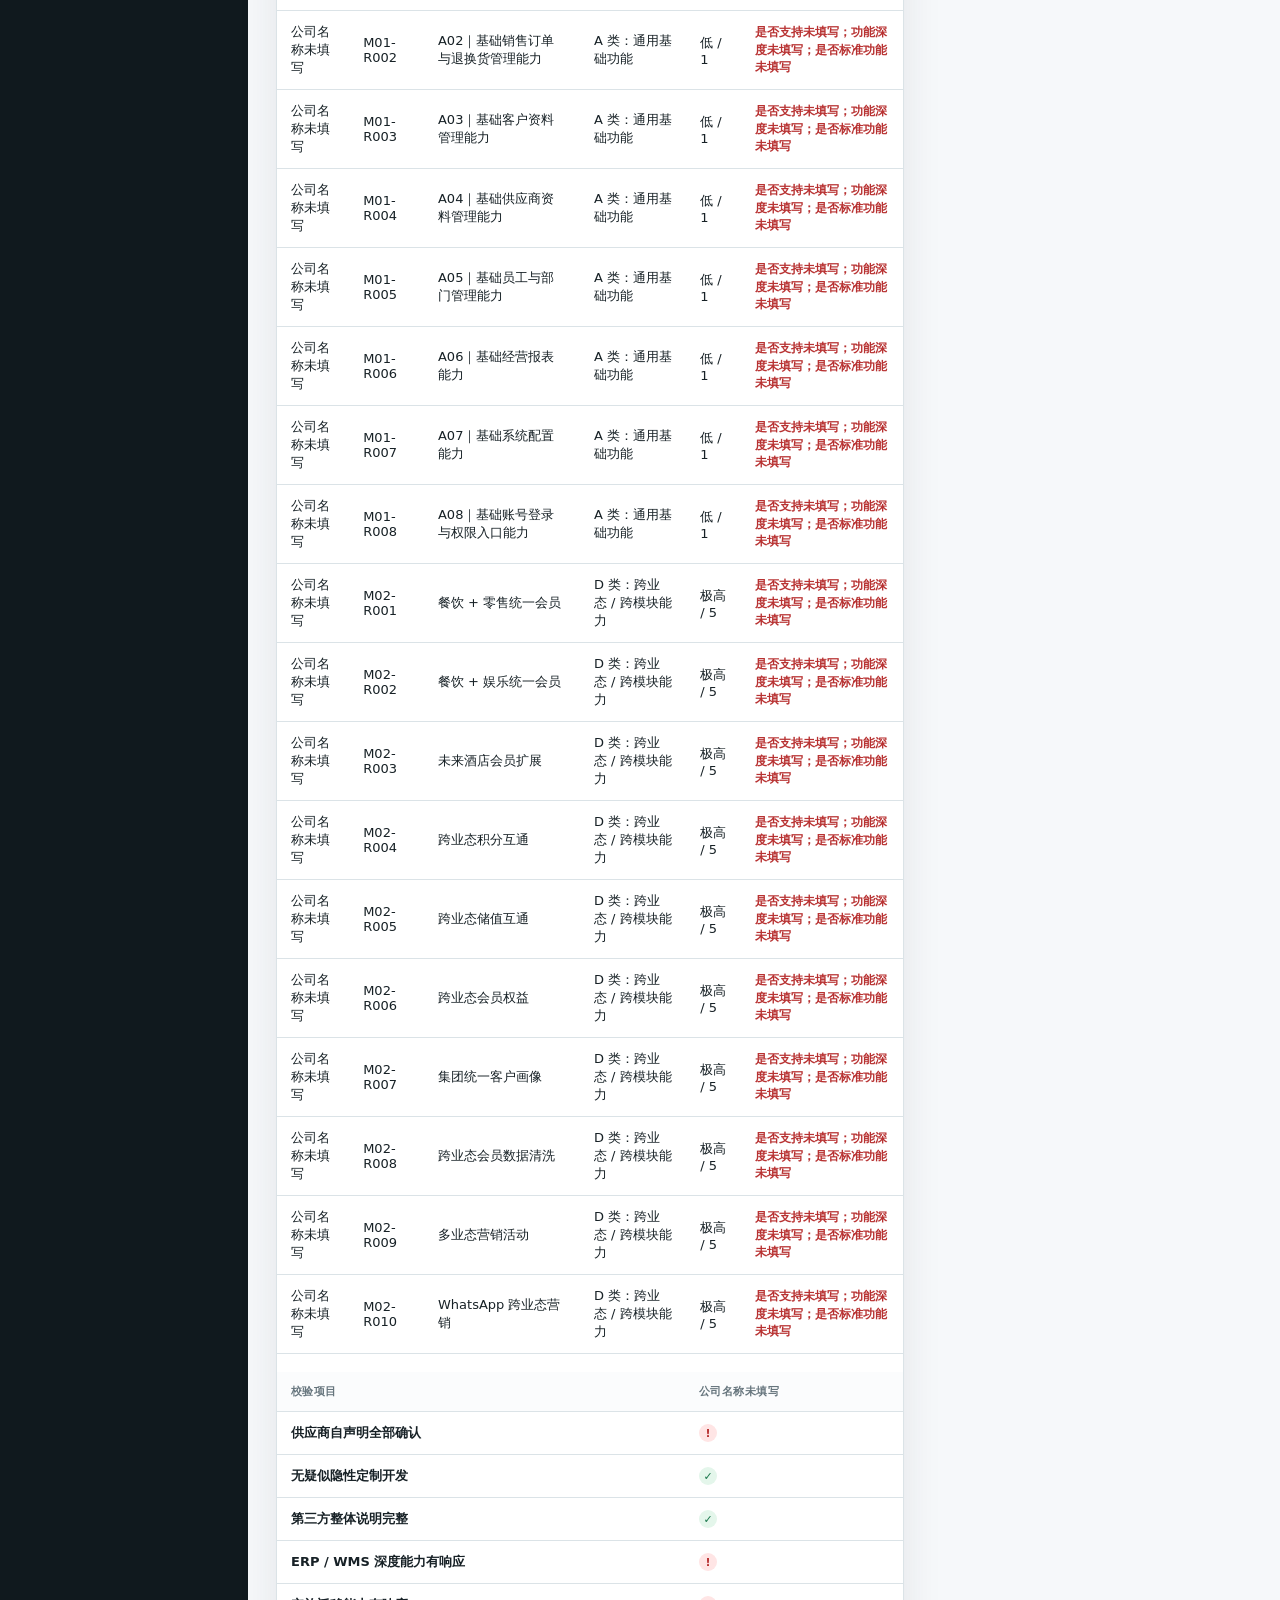
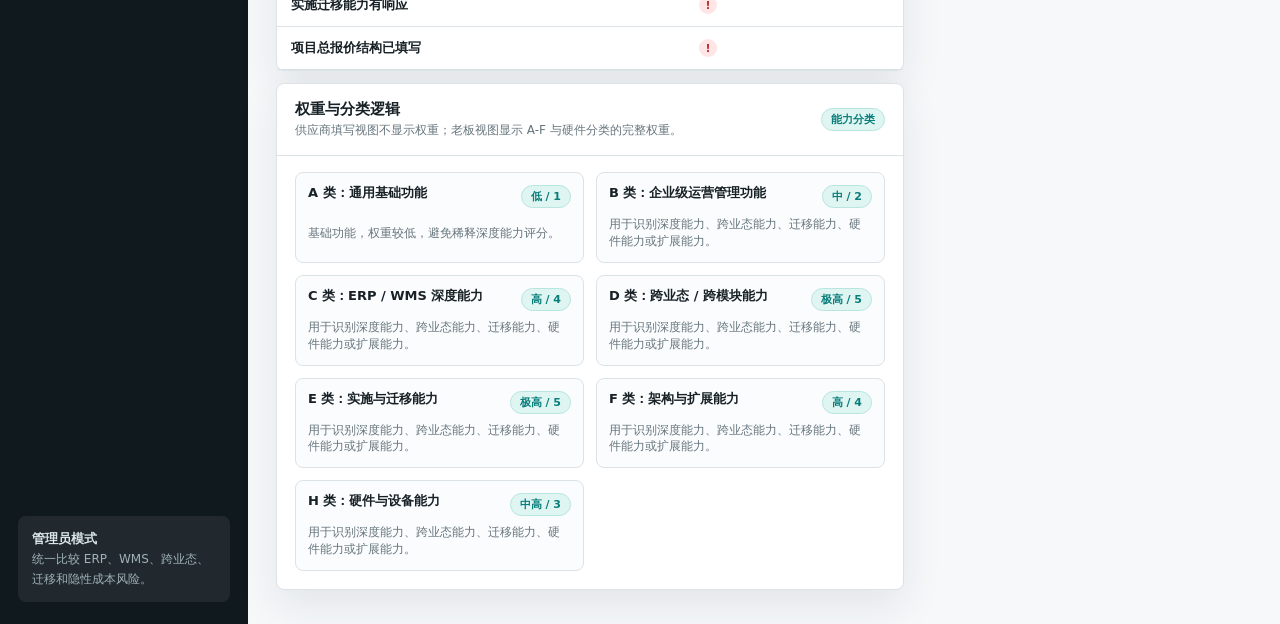
==== commit 464211dd: "Connect Google Sheets web app backend" ====
--- a/admin.html
+++ b/admin.html
@@ -8,6 +8,6 @@
   </head>
   <body>
     <div id="app"></div>
-    <script src="./app.js?v=phase4a-sheets-form-20260514"></script>
+    <script src="./app.js?v=phase4a-sheets-url-20260514"></script>
   </body>
 </html>
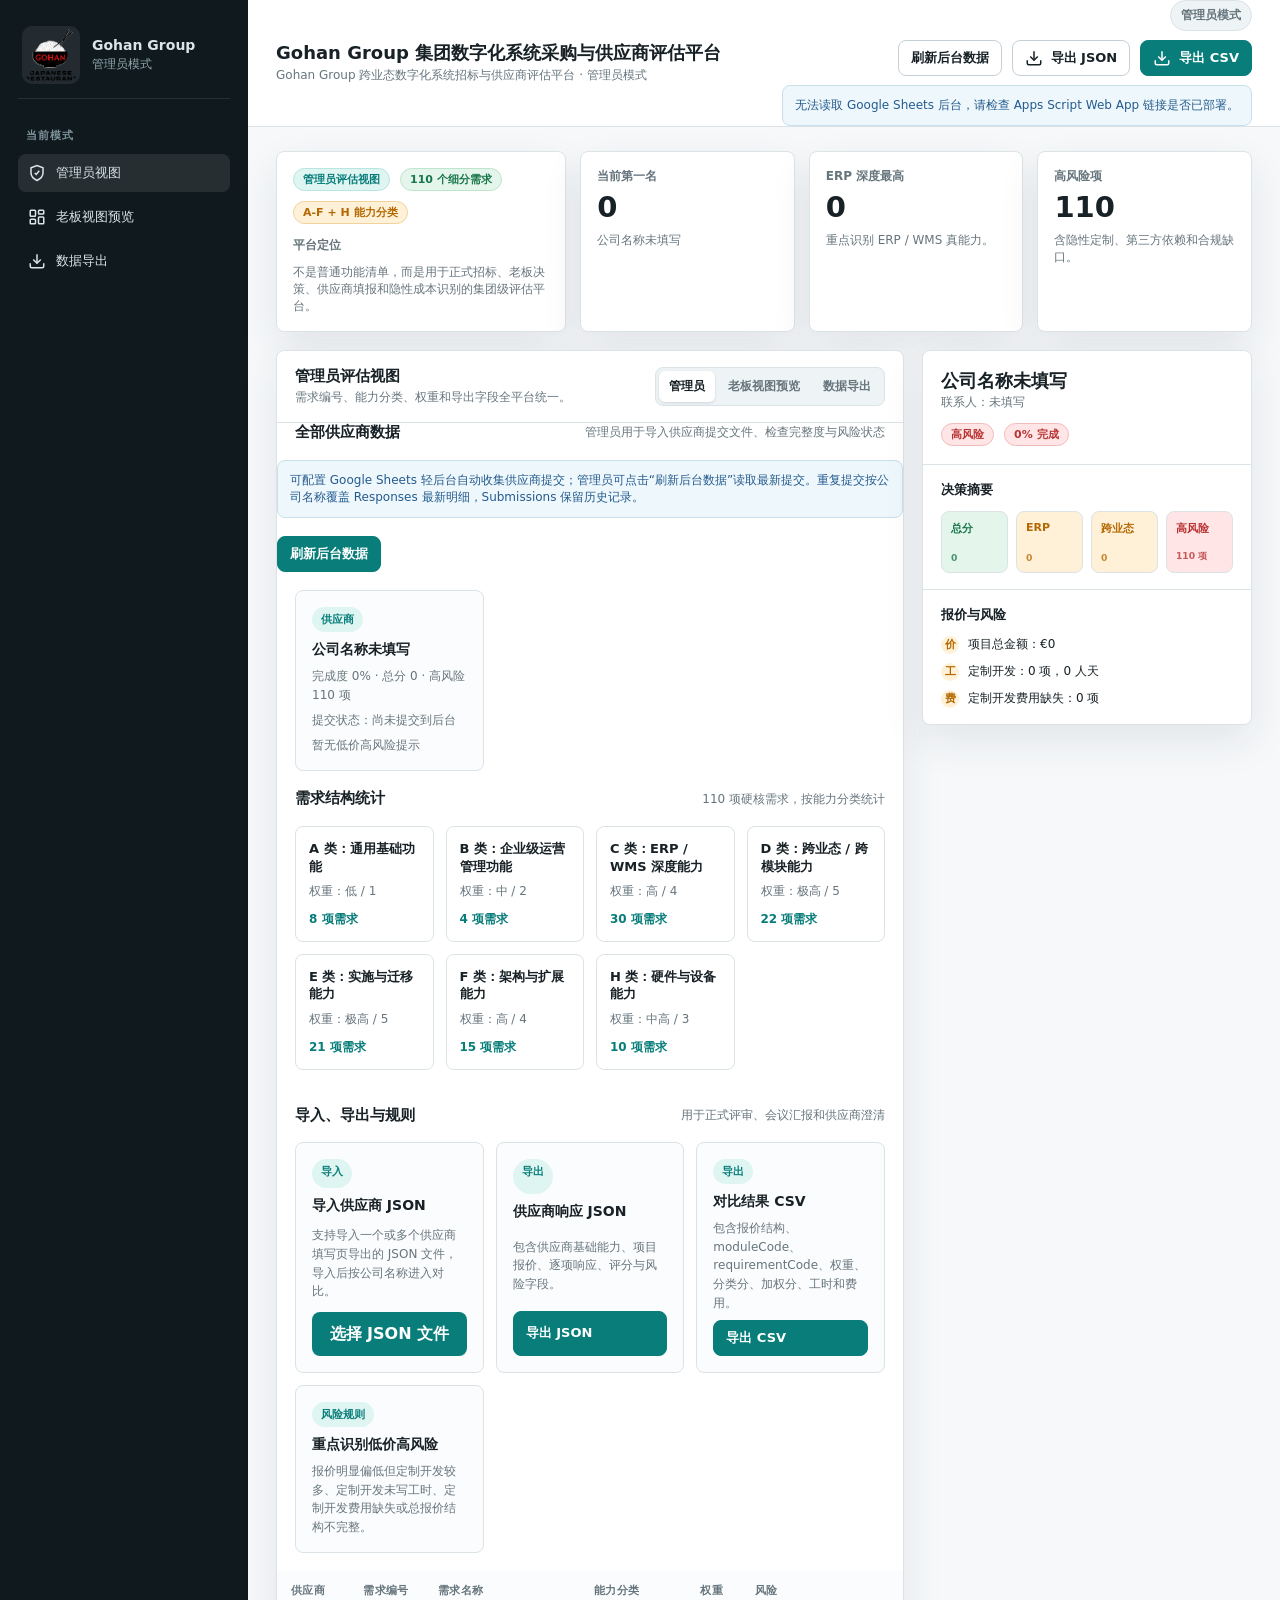
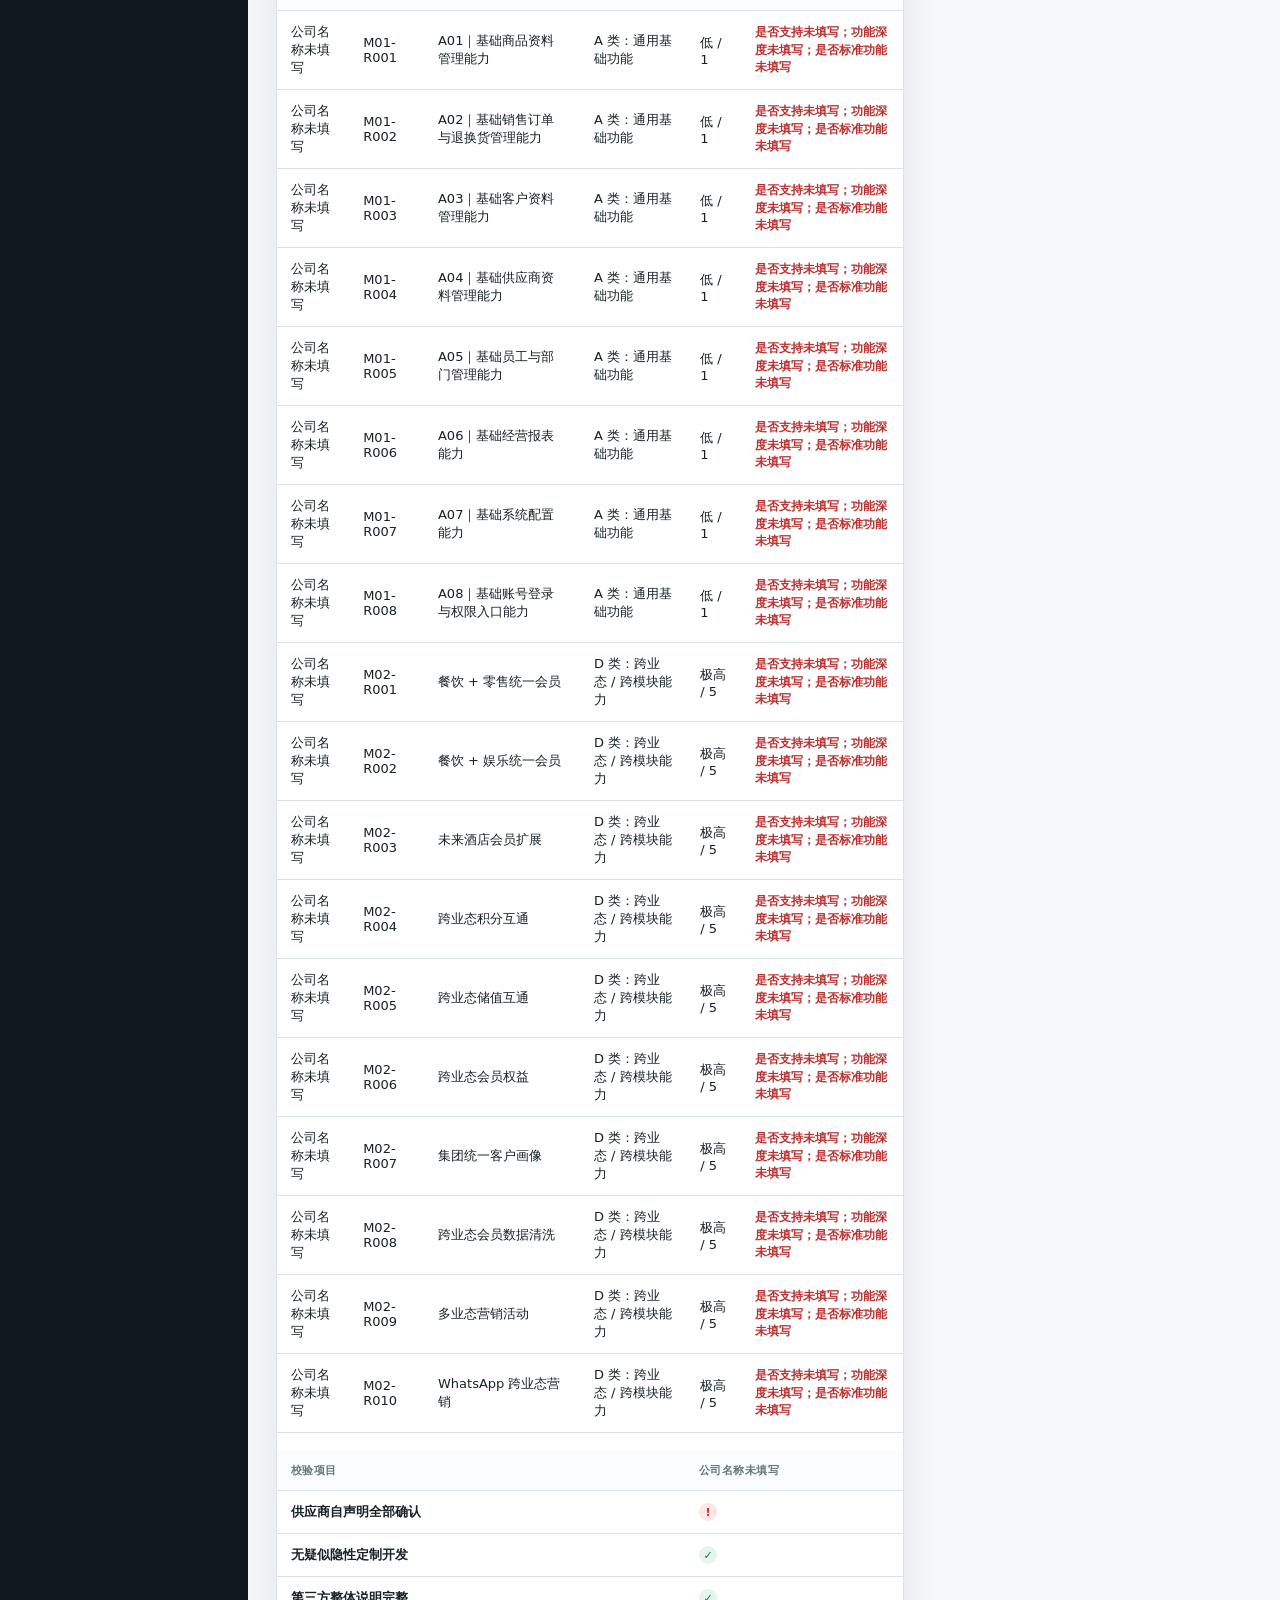
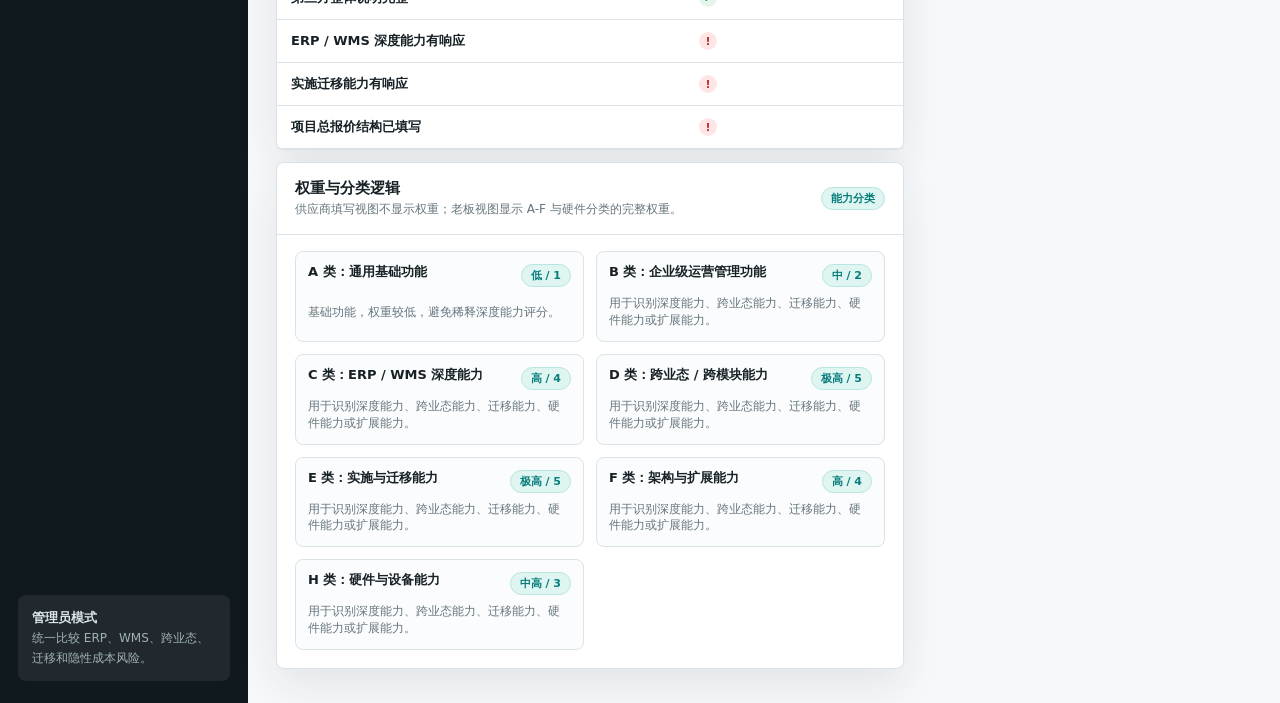
==== commit 4947aeb7: "Improve backend submission status and refresh flow" ====
--- a/admin.html
+++ b/admin.html
@@ -8,6 +8,6 @@
   </head>
   <body>
     <div id="app"></div>
-    <script src="./app.js?v=phase4a-sheets-url-20260514"></script>
+    <script src="./app.js?v=phase4b-submit-status-20260514"></script>
   </body>
 </html>
--- a/styles.css
+++ b/styles.css
@@ -570,6 +570,74 @@
   font-weight: 900;
 }
 
+.submission-status {
+  border: 1px solid var(--line);
+  border-radius: 8px;
+  background: #fbfcfd;
+  padding: 12px;
+  display: grid;
+  gap: 6px;
+}
+
+.submission-status > div {
+  display: flex;
+  align-items: center;
+  justify-content: space-between;
+  gap: 10px;
+}
+
+.submission-status span,
+.submission-status small {
+  color: var(--muted);
+  font-size: 12px;
+  font-weight: 850;
+}
+
+.submission-status strong {
+  border-radius: 999px;
+  padding: 5px 9px;
+  background: var(--surface-2);
+  color: var(--ink);
+  font-size: 12px;
+}
+
+.submission-status p {
+  margin: 0;
+  color: var(--muted);
+  font-size: 13px;
+  line-height: 1.5;
+}
+
+.submission-status.success {
+  border-color: #bde5cc;
+  background: var(--green-2);
+}
+
+.submission-status.success strong {
+  background: #dff4e7;
+  color: var(--green);
+}
+
+.submission-status.error {
+  border-color: #f0b8b8;
+  background: var(--red-2);
+}
+
+.submission-status.error strong {
+  background: #fde4e4;
+  color: var(--red);
+}
+
+.submission-status.pending {
+  border-color: #f0d29a;
+  background: var(--amber-2);
+}
+
+.submission-status.pending strong {
+  background: #fff0cf;
+  color: var(--amber);
+}
+
 .supplier-progress-grid {
   display: grid;
   grid-template-columns: repeat(4, minmax(0, 1fr));
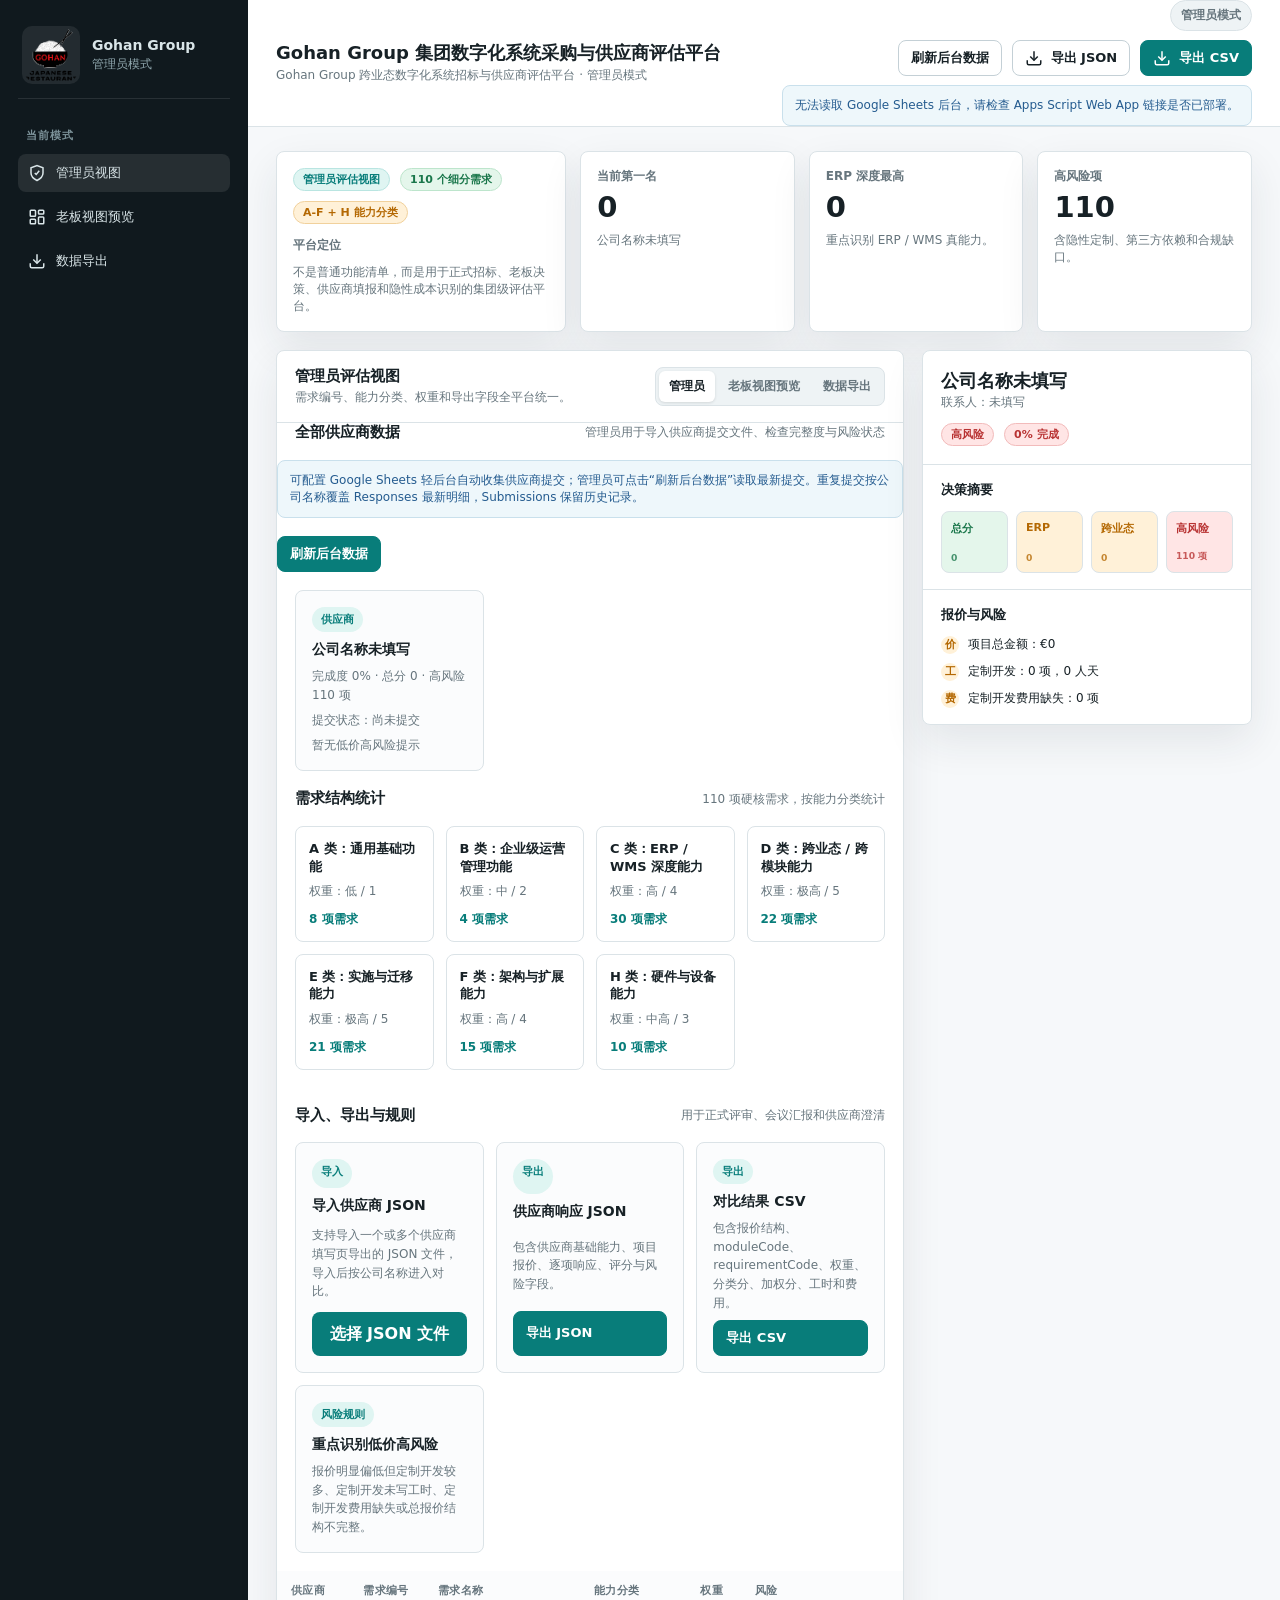
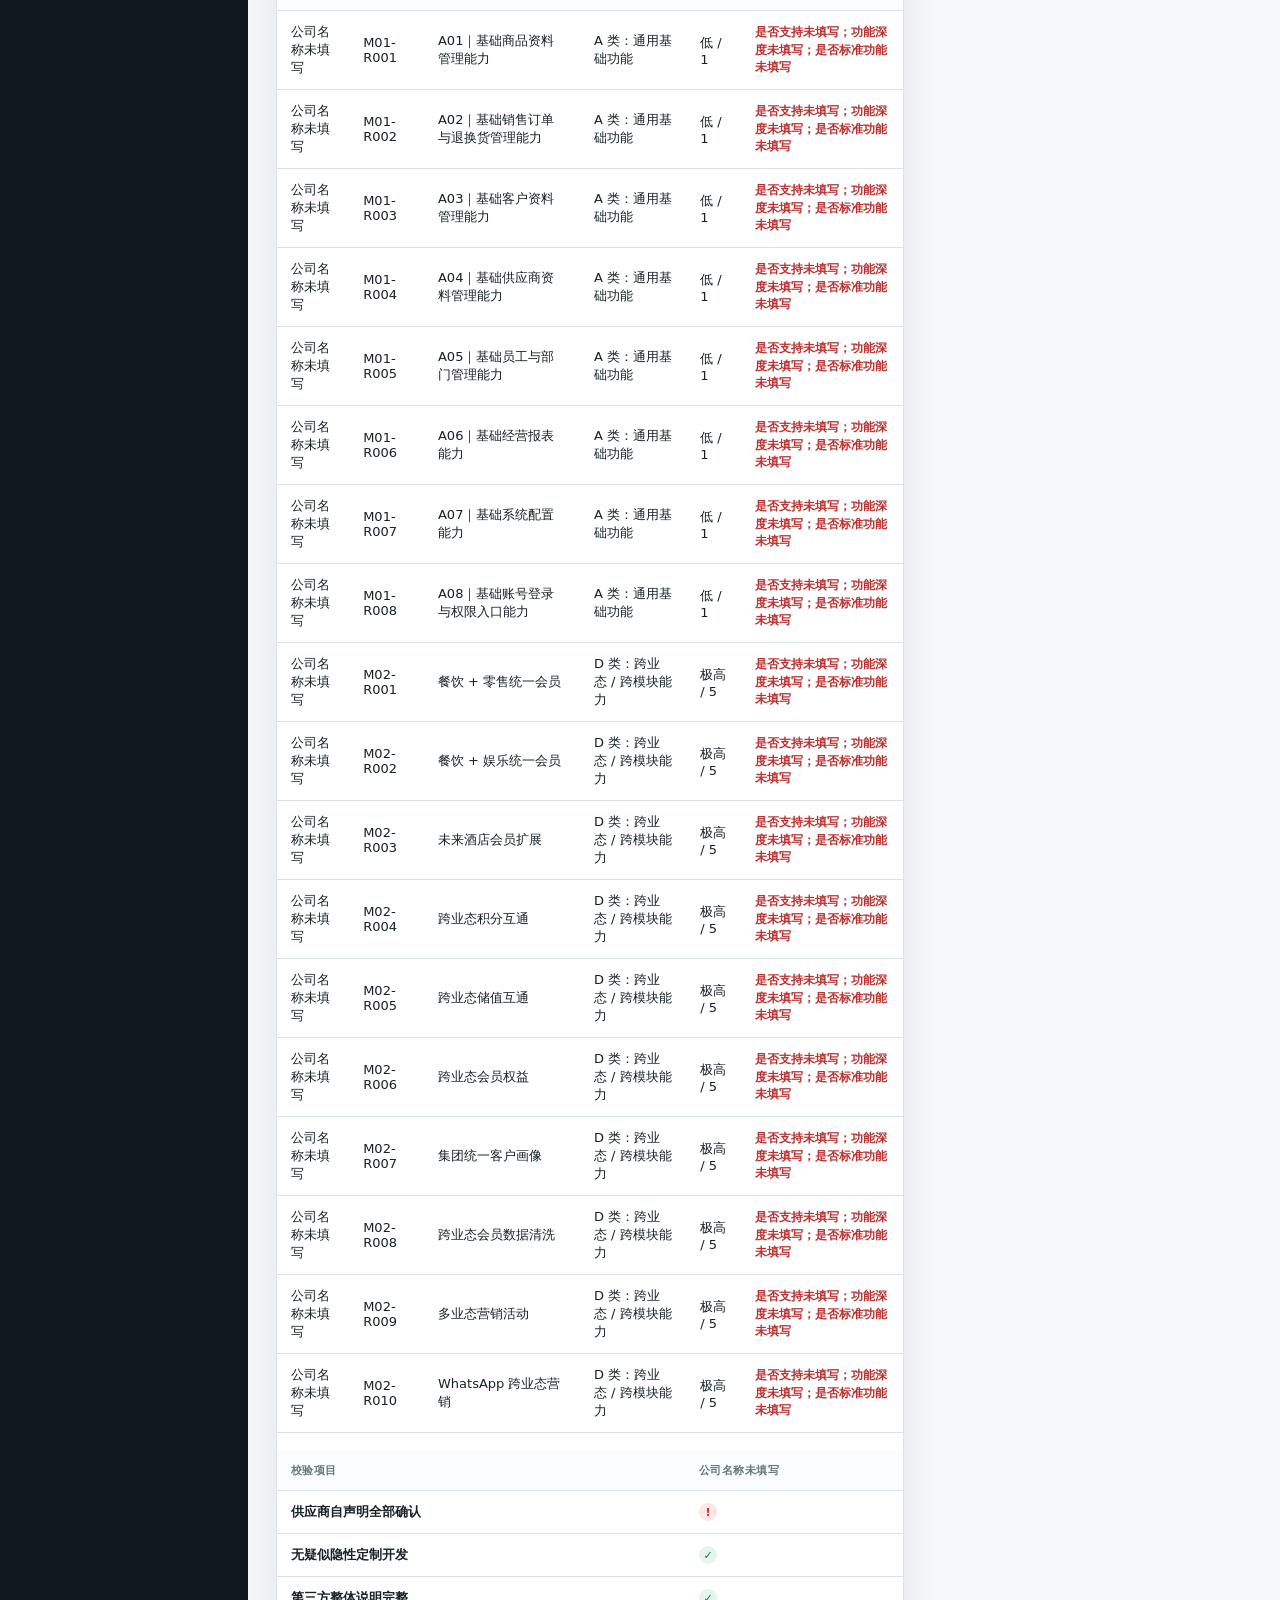
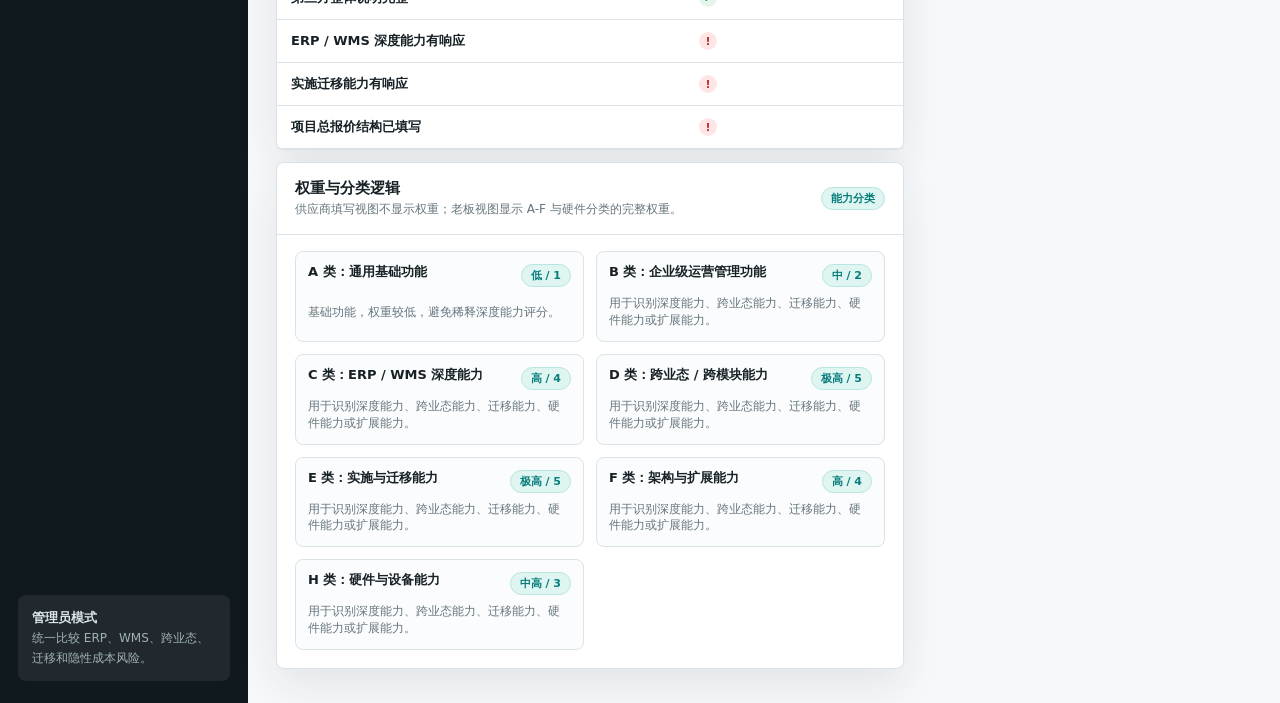
==== commit 50f67dcd: "Refine supplier submission status copy" ====
--- a/admin.html
+++ b/admin.html
@@ -8,6 +8,6 @@
   </head>
   <body>
     <div id="app"></div>
-    <script src="./app.js?v=phase4b-submit-status-20260514"></script>
+    <script src="./app.js?v=phase4b-submit-copy-20260514"></script>
   </body>
 </html>
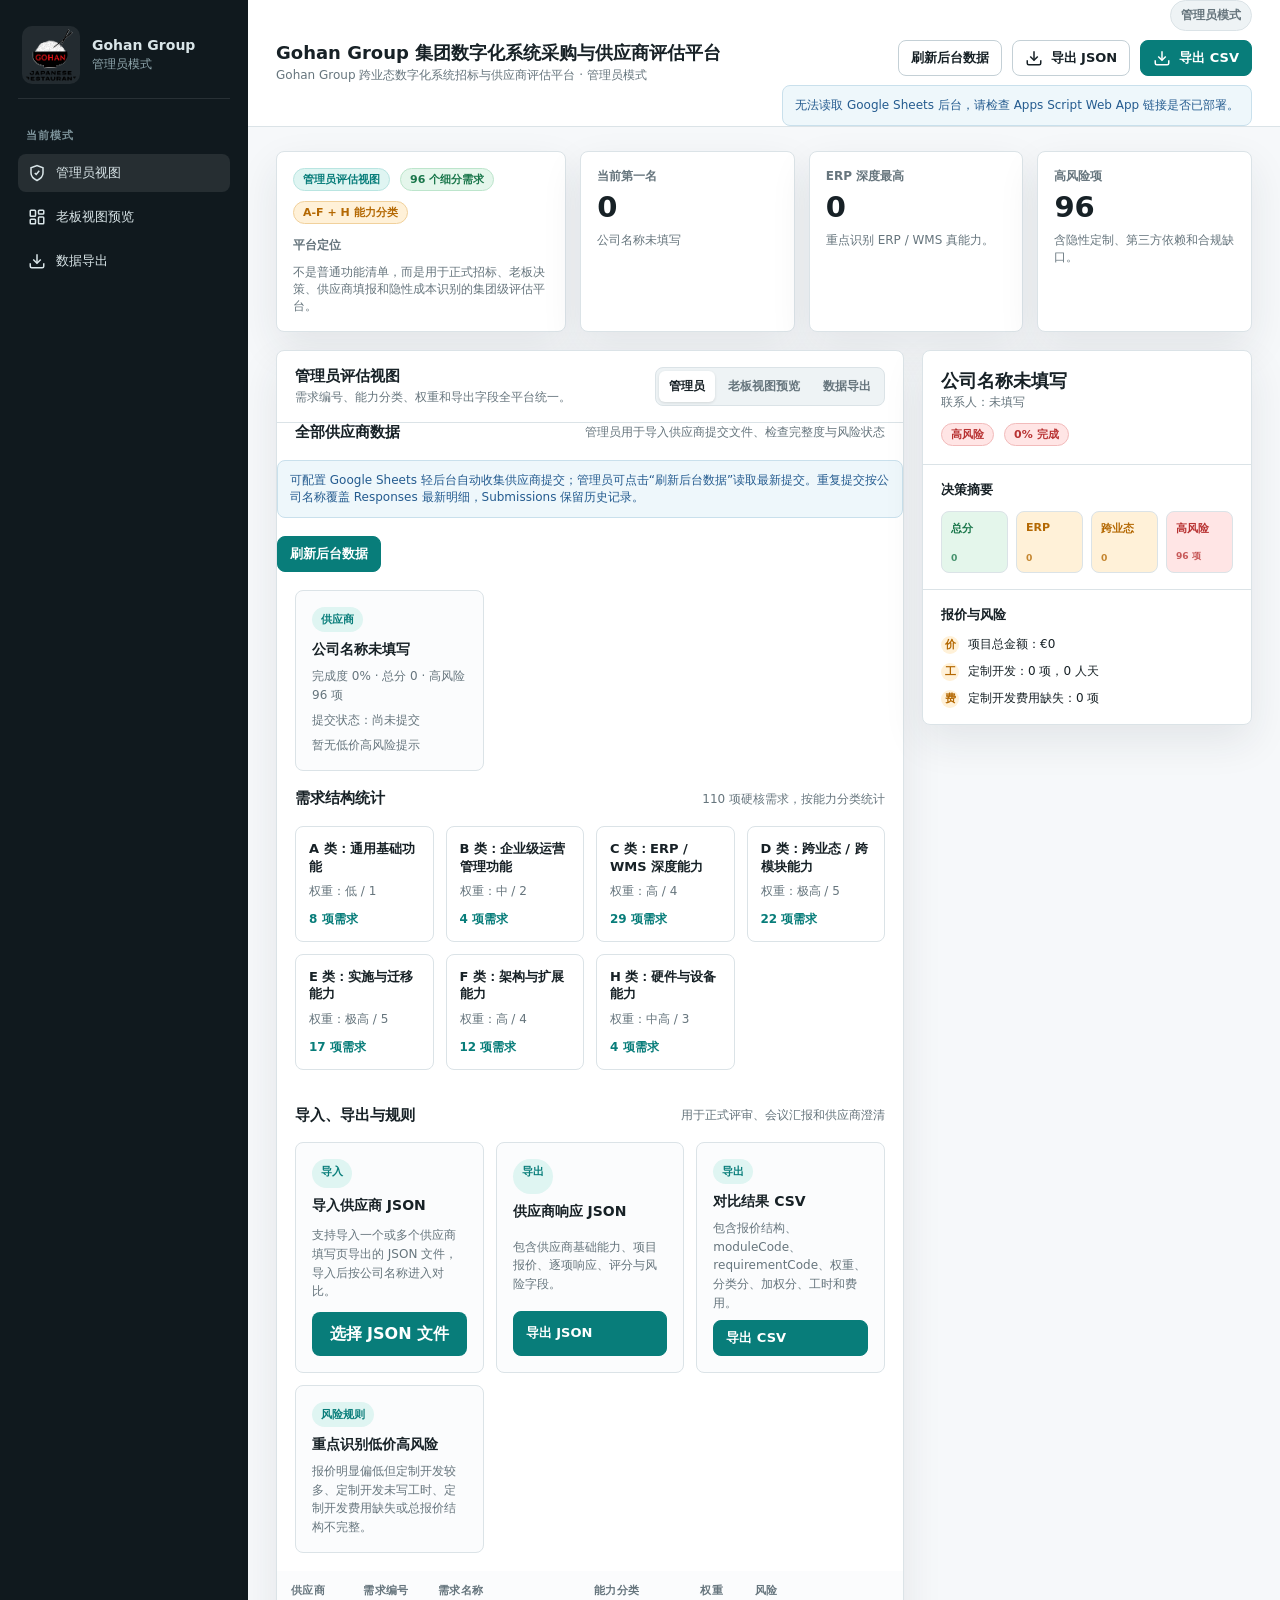
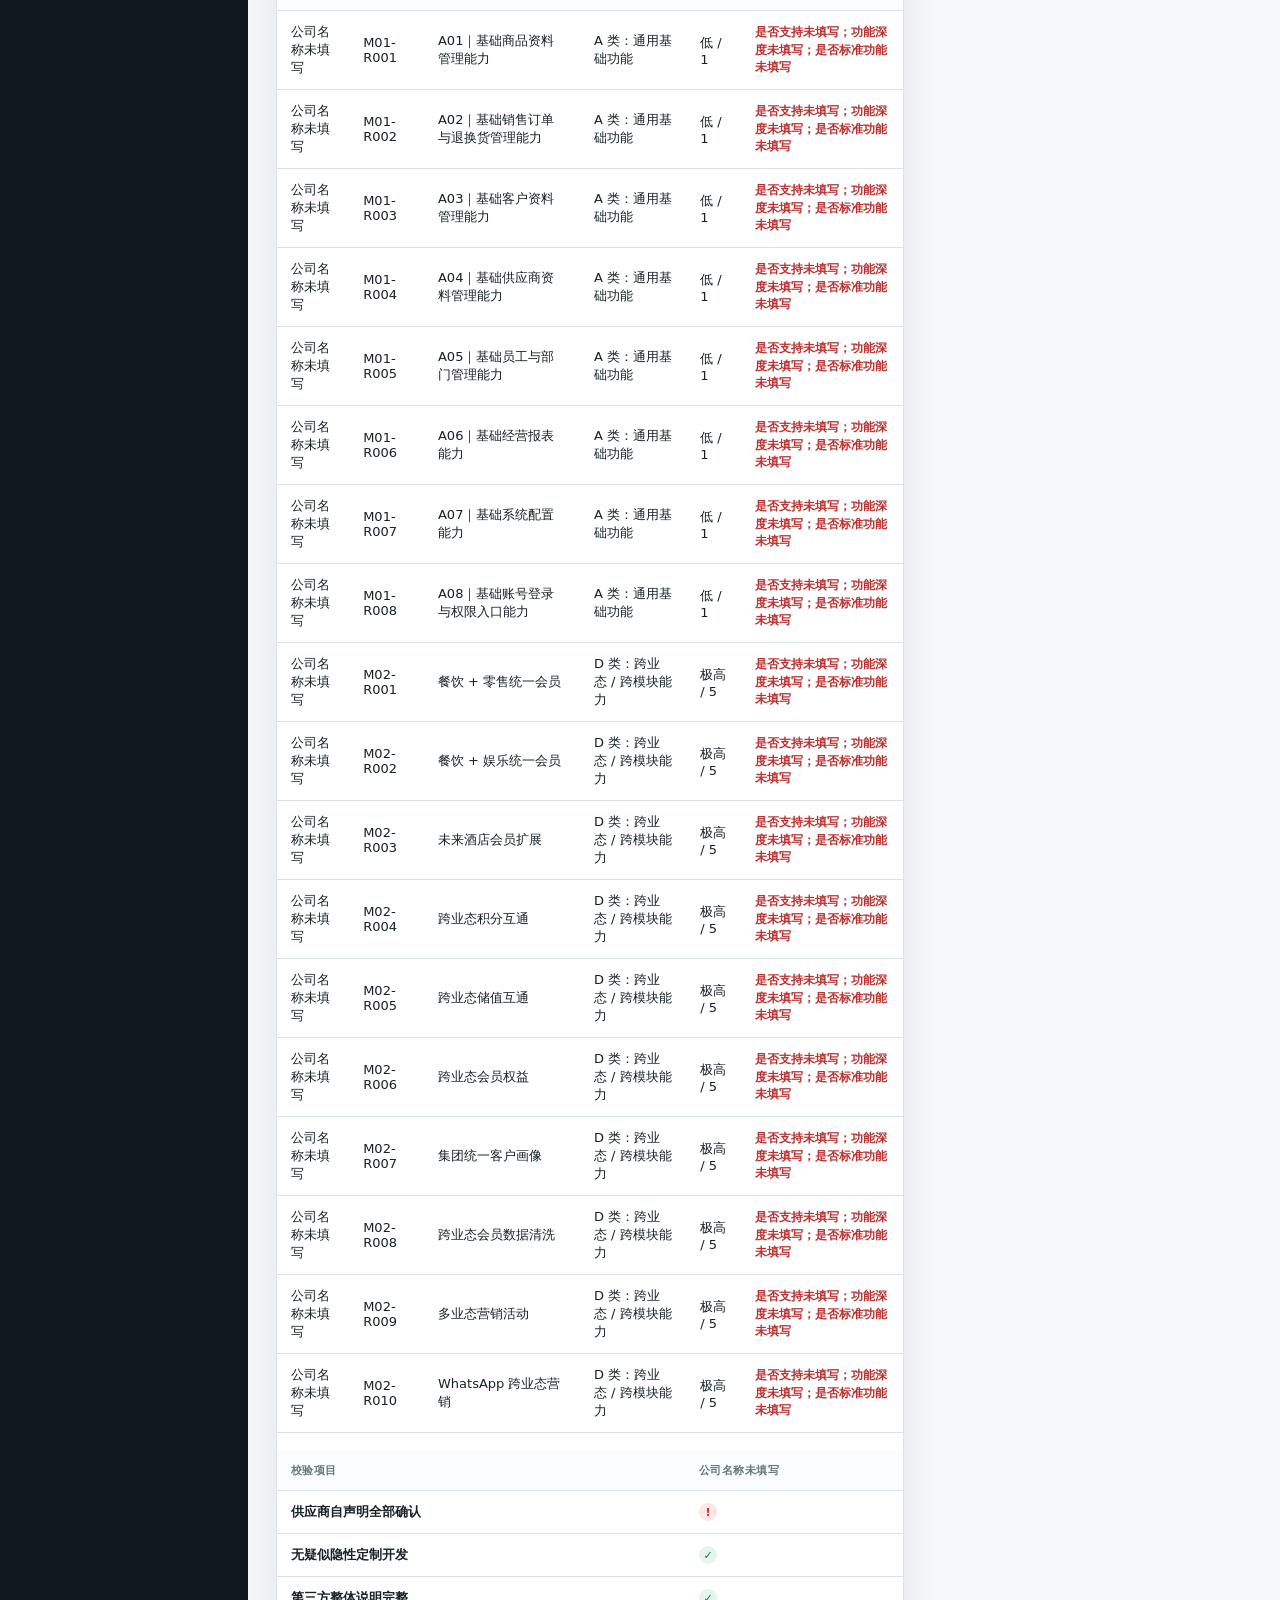
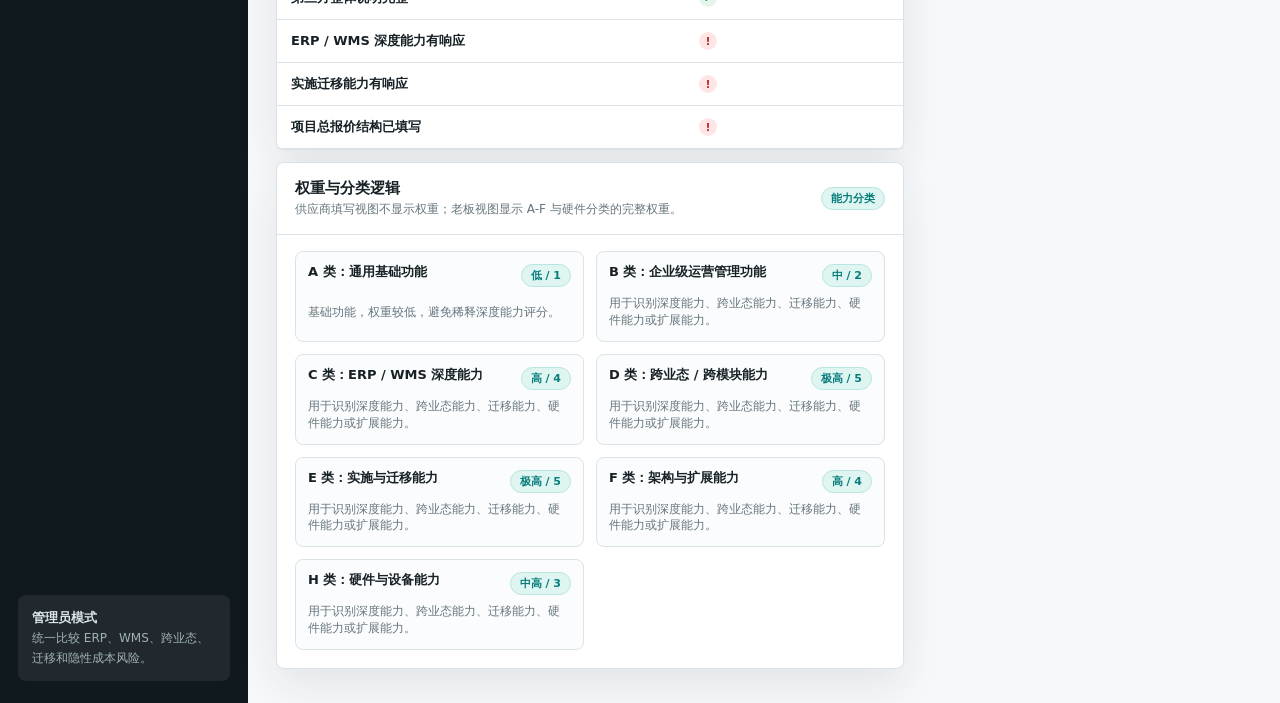
==== commit 141521a1: "Trim supplier requirements and renumber fields" ====
--- a/admin.html
+++ b/admin.html
@@ -8,6 +8,6 @@
   </head>
   <body>
     <div id="app"></div>
-    <script src="./app.js?v=phase4b-submit-copy-20260514"></script>
+    <script src="./app.js?v=phase4b-trim-fields-20260514"></script>
   </body>
 </html>
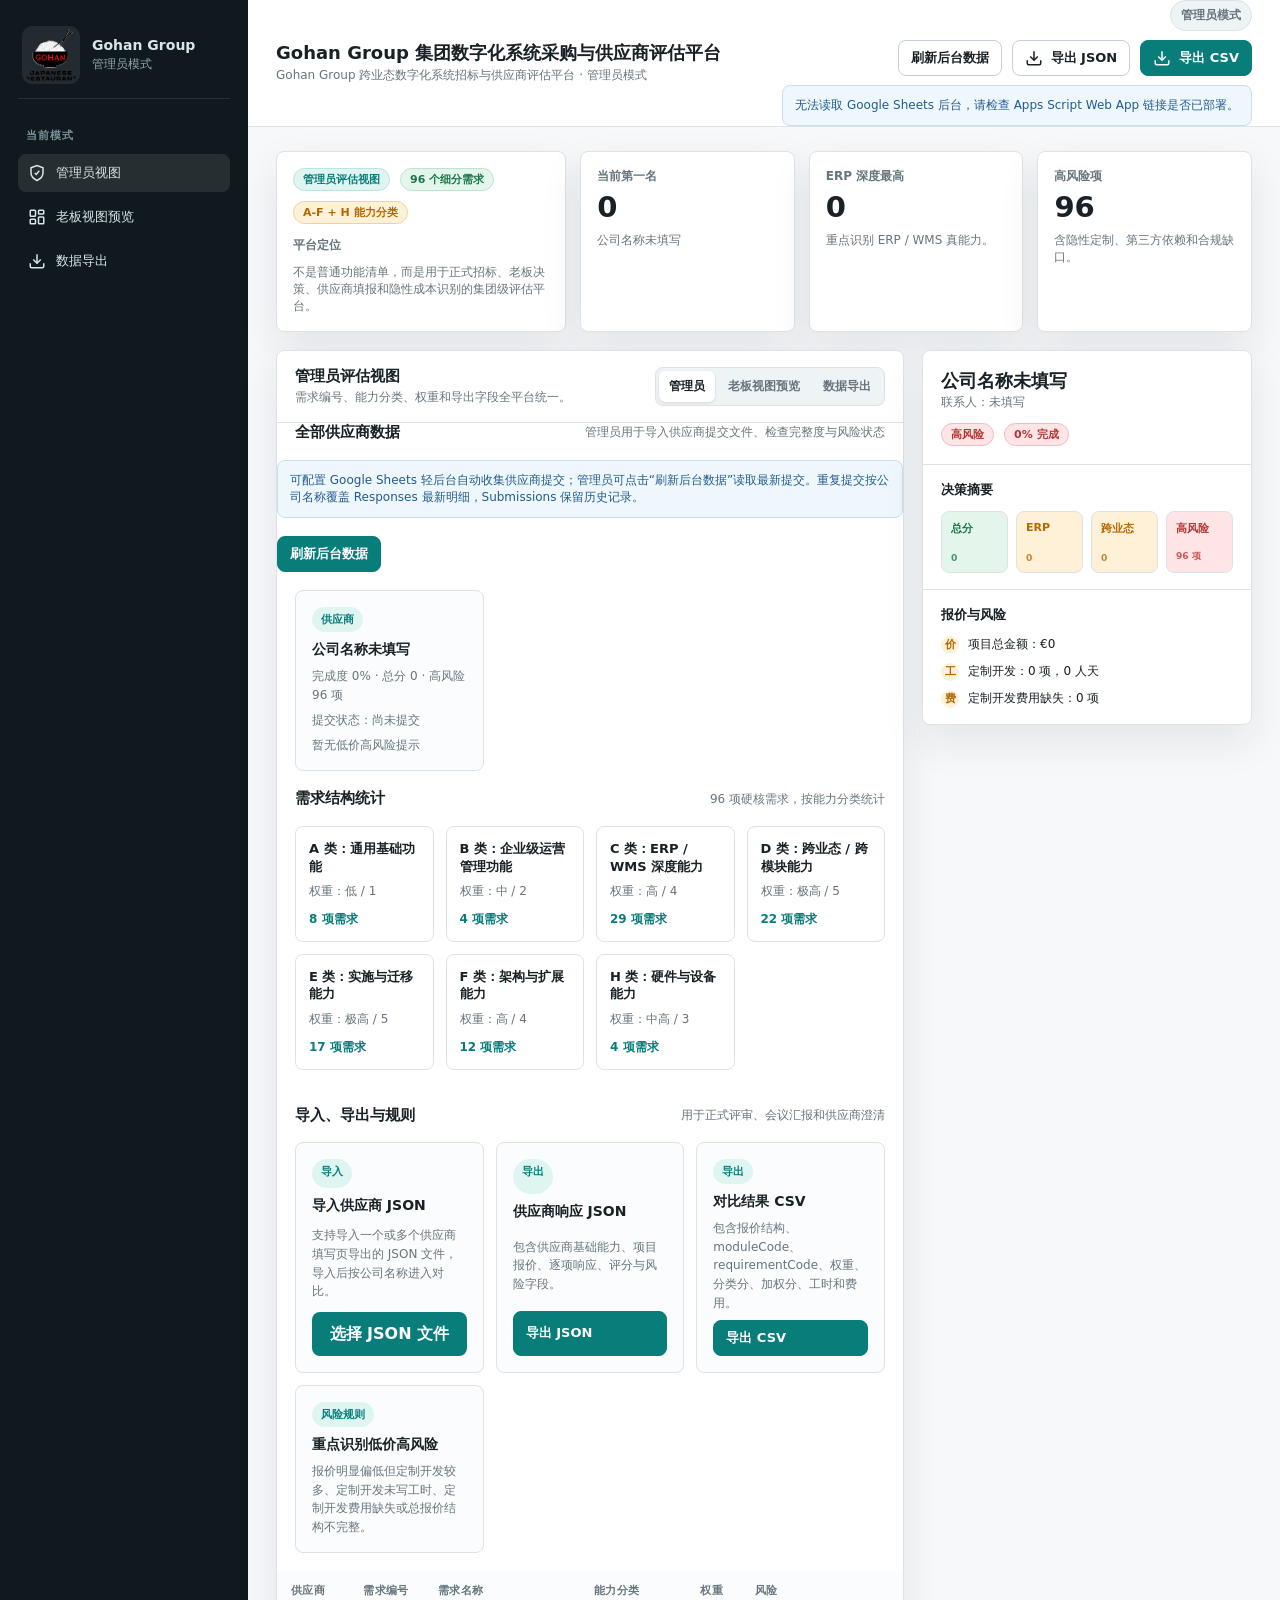
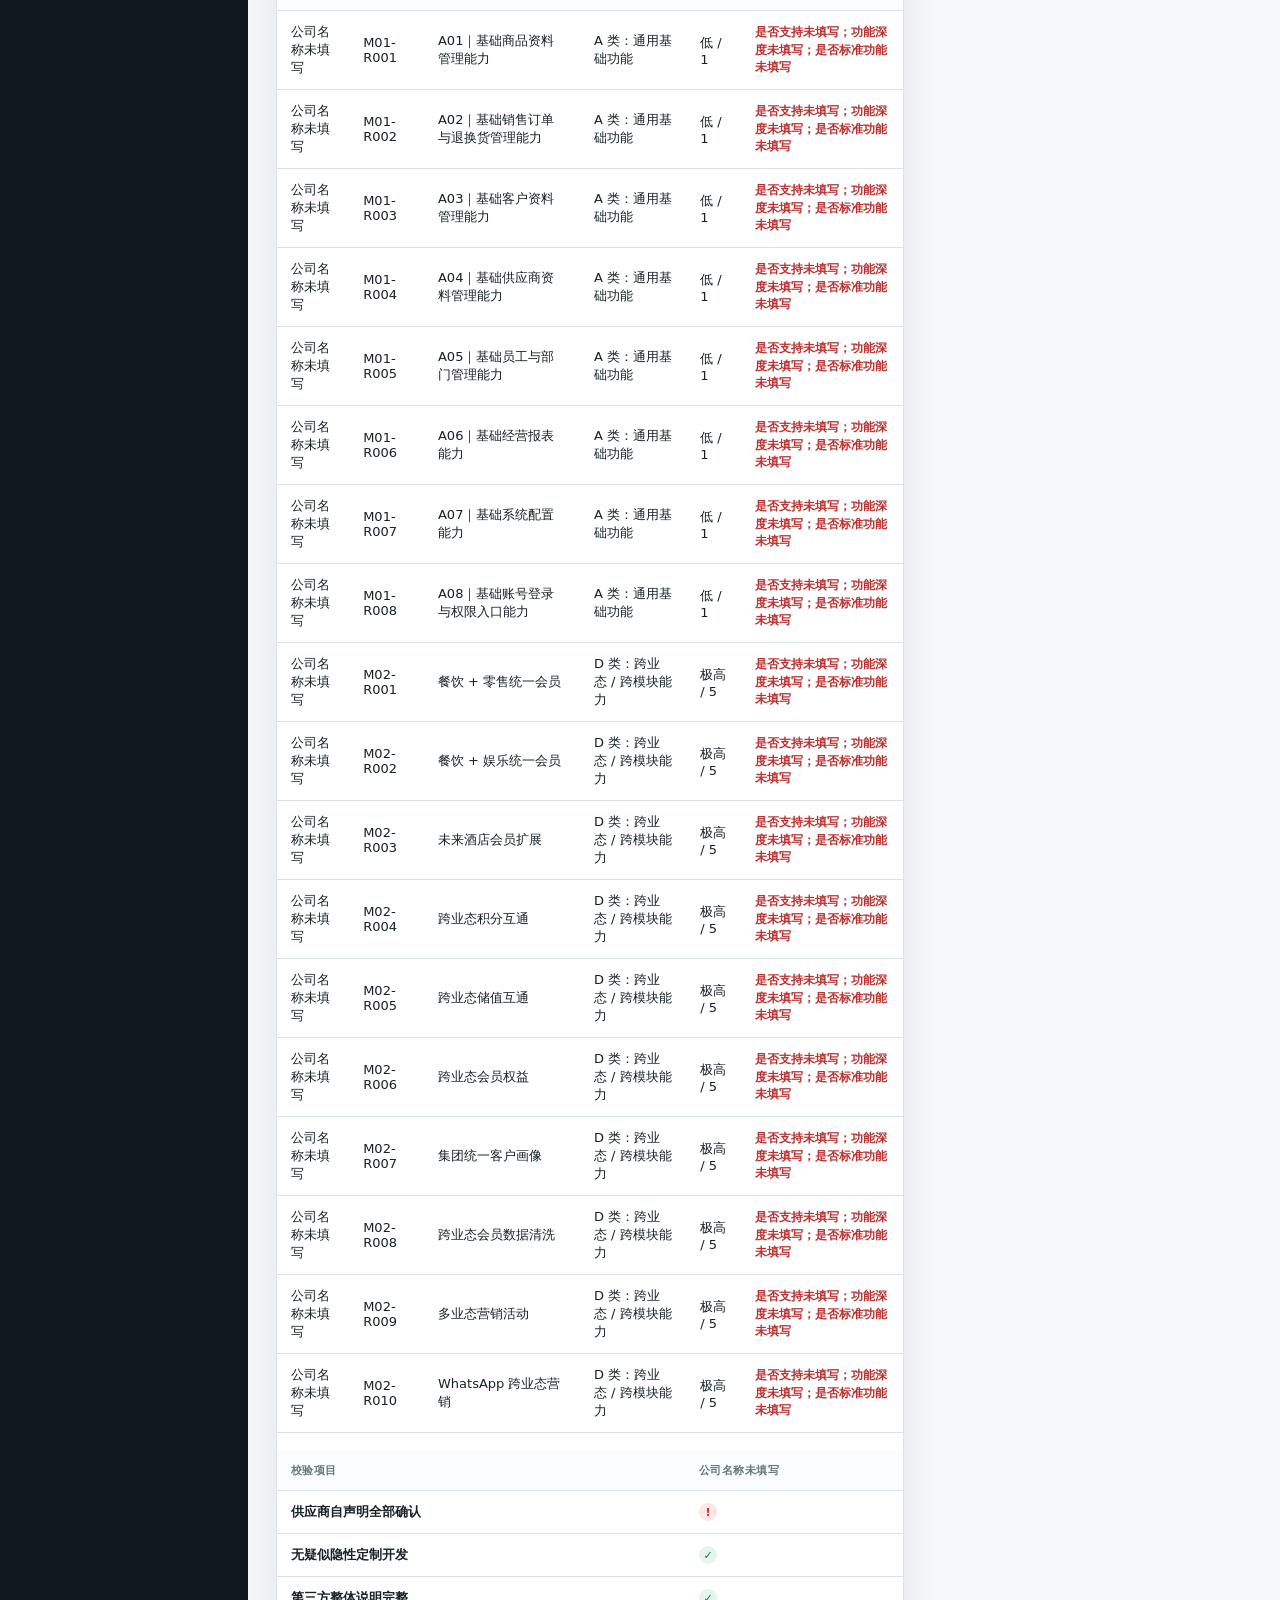
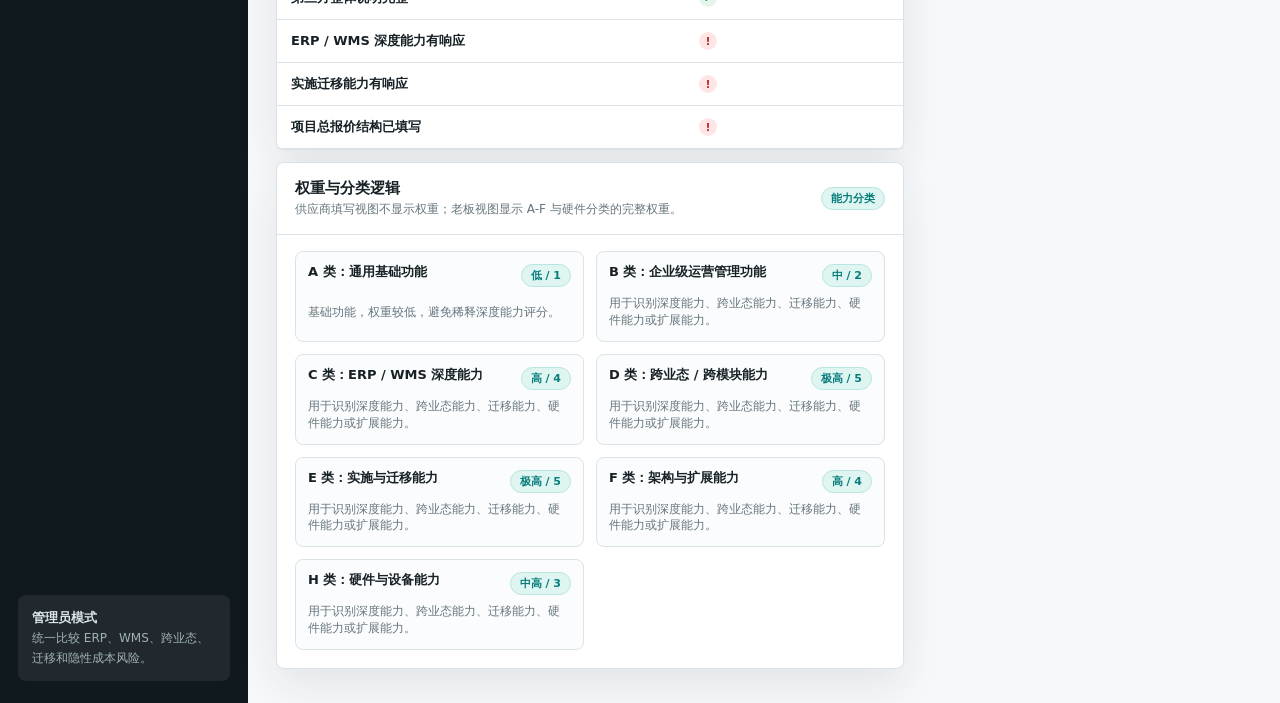
==== commit 7b90d853: "Sync admin and owner views after requirement trimming" ====
--- a/admin.html
+++ b/admin.html
@@ -8,6 +8,6 @@
   </head>
   <body>
     <div id="app"></div>
-    <script src="./app.js?v=phase4b-trim-fields-20260514"></script>
+    <script src="./app.js?v=phase4b-trim-fields-v2-20260514"></script>
   </body>
 </html>
